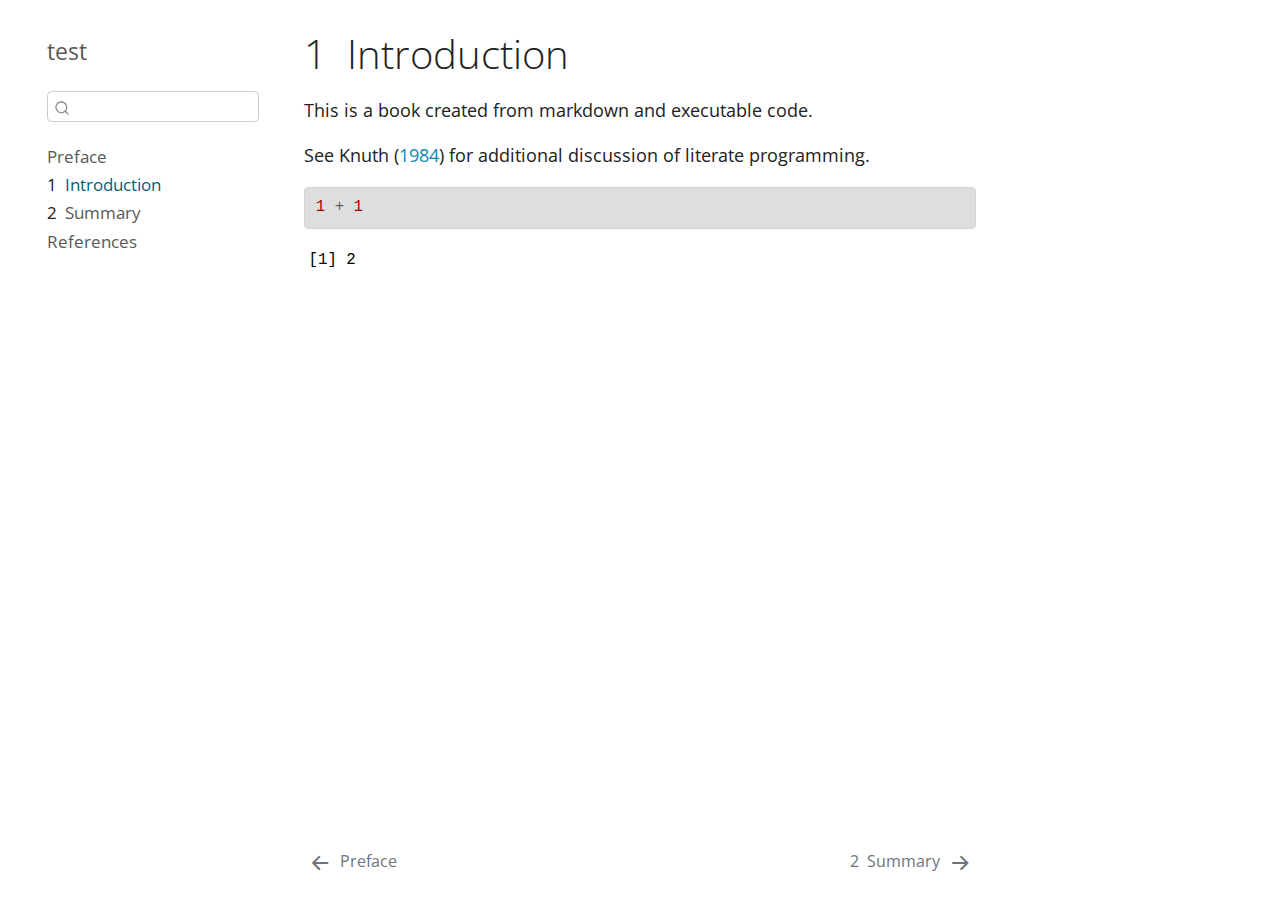
==== docs/scripts/intro.html @ 3616c17c "quarto book" ====
<!DOCTYPE html>
<html xmlns="http://www.w3.org/1999/xhtml" lang="en" xml:lang="en"><head>

<meta charset="utf-8">
<meta name="generator" content="quarto-1.2.269">

<meta name="viewport" content="width=device-width, initial-scale=1.0, user-scalable=yes">


<title>test - 1&nbsp; Introduction</title>
<style>
code{white-space: pre-wrap;}
span.smallcaps{font-variant: small-caps;}
div.columns{display: flex; gap: min(4vw, 1.5em);}
div.column{flex: auto; overflow-x: auto;}
div.hanging-indent{margin-left: 1.5em; text-indent: -1.5em;}
ul.task-list{list-style: none;}
ul.task-list li input[type="checkbox"] {
  width: 0.8em;
  margin: 0 0.8em 0.2em -1.6em;
  vertical-align: middle;
}
pre > code.sourceCode { white-space: pre; position: relative; }
pre > code.sourceCode > span { display: inline-block; line-height: 1.25; }
pre > code.sourceCode > span:empty { height: 1.2em; }
.sourceCode { overflow: visible; }
code.sourceCode > span { color: inherit; text-decoration: inherit; }
div.sourceCode { margin: 1em 0; }
pre.sourceCode { margin: 0; }
@media screen {
div.sourceCode { overflow: auto; }
}
@media print {
pre > code.sourceCode { white-space: pre-wrap; }
pre > code.sourceCode > span { text-indent: -5em; padding-left: 5em; }
}
pre.numberSource code
  { counter-reset: source-line 0; }
pre.numberSource code > span
  { position: relative; left: -4em; counter-increment: source-line; }
pre.numberSource code > span > a:first-child::before
  { content: counter(source-line);
    position: relative; left: -1em; text-align: right; vertical-align: baseline;
    border: none; display: inline-block;
    -webkit-touch-callout: none; -webkit-user-select: none;
    -khtml-user-select: none; -moz-user-select: none;
    -ms-user-select: none; user-select: none;
    padding: 0 4px; width: 4em;
    color: #aaaaaa;
  }
pre.numberSource { margin-left: 3em; border-left: 1px solid #aaaaaa;  padding-left: 4px; }
div.sourceCode
  {   }
@media screen {
pre > code.sourceCode > span > a:first-child::before { text-decoration: underline; }
}
code span.al { color: #ff0000; font-weight: bold; } /* Alert */
code span.an { color: #60a0b0; font-weight: bold; font-style: italic; } /* Annotation */
code span.at { color: #7d9029; } /* Attribute */
code span.bn { color: #40a070; } /* BaseN */
code span.bu { color: #008000; } /* BuiltIn */
code span.cf { color: #007020; font-weight: bold; } /* ControlFlow */
code span.ch { color: #4070a0; } /* Char */
code span.cn { color: #880000; } /* Constant */
code span.co { color: #60a0b0; font-style: italic; } /* Comment */
code span.cv { color: #60a0b0; font-weight: bold; font-style: italic; } /* CommentVar */
code span.do { color: #ba2121; font-style: italic; } /* Documentation */
code span.dt { color: #902000; } /* DataType */
code span.dv { color: #40a070; } /* DecVal */
code span.er { color: #ff0000; font-weight: bold; } /* Error */
code span.ex { } /* Extension */
code span.fl { color: #40a070; } /* Float */
code span.fu { color: #06287e; } /* Function */
code span.im { color: #008000; font-weight: bold; } /* Import */
code span.in { color: #60a0b0; font-weight: bold; font-style: italic; } /* Information */
code span.kw { color: #007020; font-weight: bold; } /* Keyword */
code span.op { color: #666666; } /* Operator */
code span.ot { color: #007020; } /* Other */
code span.pp { color: #bc7a00; } /* Preprocessor */
code span.sc { color: #4070a0; } /* SpecialChar */
code span.ss { color: #bb6688; } /* SpecialString */
code span.st { color: #4070a0; } /* String */
code span.va { color: #19177c; } /* Variable */
code span.vs { color: #4070a0; } /* VerbatimString */
code span.wa { color: #60a0b0; font-weight: bold; font-style: italic; } /* Warning */
div.csl-bib-body { }
div.csl-entry {
  clear: both;
}
.hanging div.csl-entry {
  margin-left:2em;
  text-indent:-2em;
}
div.csl-left-margin {
  min-width:2em;
  float:left;
}
div.csl-right-inline {
  margin-left:2em;
  padding-left:1em;
}
div.csl-indent {
  margin-left: 2em;
}
</style>


<script src="../site_libs/quarto-nav/quarto-nav.js"></script>
<script src="../site_libs/quarto-nav/headroom.min.js"></script>
<script src="../site_libs/clipboard/clipboard.min.js"></script>
<script src="../site_libs/quarto-search/autocomplete.umd.js"></script>
<script src="../site_libs/quarto-search/fuse.min.js"></script>
<script src="../site_libs/quarto-search/quarto-search.js"></script>
<meta name="quarto:offset" content="../">
<link href="../scripts/summary.html" rel="next">
<link href="../index.html" rel="prev">
<script src="../site_libs/quarto-html/quarto.js"></script>
<script src="../site_libs/quarto-html/popper.min.js"></script>
<script src="../site_libs/quarto-html/tippy.umd.min.js"></script>
<script src="../site_libs/quarto-html/anchor.min.js"></script>
<link href="../site_libs/quarto-html/tippy.css" rel="stylesheet">
<link href="../site_libs/quarto-html/quarto-syntax-highlighting.css" rel="stylesheet" id="quarto-text-highlighting-styles">
<script src="../site_libs/bootstrap/bootstrap.min.js"></script>
<link href="../site_libs/bootstrap/bootstrap-icons.css" rel="stylesheet">
<link href="../site_libs/bootstrap/bootstrap.min.css" rel="stylesheet" id="quarto-bootstrap" data-mode="light">
<script id="quarto-search-options" type="application/json">{
  "location": "sidebar",
  "copy-button": false,
  "collapse-after": 3,
  "panel-placement": "start",
  "type": "textbox",
  "limit": 20,
  "language": {
    "search-no-results-text": "No results",
    "search-matching-documents-text": "matching documents",
    "search-copy-link-title": "Copy link to search",
    "search-hide-matches-text": "Hide additional matches",
    "search-more-match-text": "more match in this document",
    "search-more-matches-text": "more matches in this document",
    "search-clear-button-title": "Clear",
    "search-detached-cancel-button-title": "Cancel",
    "search-submit-button-title": "Submit"
  }
}</script>


</head>

<body class="nav-sidebar floating">

<div id="quarto-search-results"></div>
  <header id="quarto-header" class="headroom fixed-top">
  <nav class="quarto-secondary-nav" data-bs-toggle="collapse" data-bs-target="#quarto-sidebar" aria-controls="quarto-sidebar" aria-expanded="false" aria-label="Toggle sidebar navigation" onclick="if (window.quartoToggleHeadroom) { window.quartoToggleHeadroom(); }">
    <div class="container-fluid d-flex justify-content-between">
      <h1 class="quarto-secondary-nav-title"><span class="chapter-number">1</span>&nbsp; <span class="chapter-title">Introduction</span></h1>
      <button type="button" class="quarto-btn-toggle btn" aria-label="Show secondary navigation">
        <i class="bi bi-chevron-right"></i>
      </button>
    </div>
  </nav>
</header>
<!-- content -->
<div id="quarto-content" class="quarto-container page-columns page-rows-contents page-layout-article">
<!-- sidebar -->
  <nav id="quarto-sidebar" class="sidebar collapse sidebar-navigation floating overflow-auto">
    <div class="pt-lg-2 mt-2 text-left sidebar-header">
    <div class="sidebar-title mb-0 py-0">
      <a href="../">test</a> 
    </div>
      </div>
      <div class="mt-2 flex-shrink-0 align-items-center">
        <div class="sidebar-search">
        <div id="quarto-search" class="" title="Search"></div>
        </div>
      </div>
    <div class="sidebar-menu-container"> 
    <ul class="list-unstyled mt-1">
        <li class="sidebar-item">
  <div class="sidebar-item-container"> 
  <a href="../index.html" class="sidebar-item-text sidebar-link">Preface</a>
  </div>
</li>
        <li class="sidebar-item">
  <div class="sidebar-item-container"> 
  <a href="../scripts/intro.html" class="sidebar-item-text sidebar-link active"><span class="chapter-number">1</span>&nbsp; <span class="chapter-title">Introduction</span></a>
  </div>
</li>
        <li class="sidebar-item">
  <div class="sidebar-item-container"> 
  <a href="../scripts/summary.html" class="sidebar-item-text sidebar-link"><span class="chapter-number">2</span>&nbsp; <span class="chapter-title">Summary</span></a>
  </div>
</li>
        <li class="sidebar-item">
  <div class="sidebar-item-container"> 
  <a href="../scripts/references.html" class="sidebar-item-text sidebar-link">References</a>
  </div>
</li>
    </ul>
    </div>
</nav>
<!-- margin-sidebar -->
    <div id="quarto-margin-sidebar" class="sidebar margin-sidebar">
        
    </div>
<!-- main -->
<main class="content" id="quarto-document-content">

<header id="title-block-header" class="quarto-title-block default">
<div class="quarto-title">
<h1 class="title d-none d-lg-block"><span class="chapter-number">1</span>&nbsp; <span class="chapter-title">Introduction</span></h1>
</div>



<div class="quarto-title-meta">

    
  
    
  </div>
  

</header>

<p>This is a book created from markdown and executable code.</p>
<p>See <span class="citation" data-cites="knuth84">Knuth (<a href="references.html#ref-knuth84" role="doc-biblioref">1984</a>)</span> for additional discussion of literate programming.</p>
<div class="cell">
<div class="sourceCode cell-code" id="cb1"><pre class="sourceCode r code-with-copy"><code class="sourceCode r"><span id="cb1-1"><a href="#cb1-1" aria-hidden="true" tabindex="-1"></a><span class="dv">1</span> <span class="sc">+</span> <span class="dv">1</span></span></code><button title="Copy to Clipboard" class="code-copy-button"><i class="bi"></i></button></pre></div>
<div class="cell-output cell-output-stdout">
<pre><code>[1] 2</code></pre>
</div>
</div>


<div id="refs" class="references csl-bib-body hanging-indent" role="doc-bibliography" style="display: none">
<div id="ref-knuth84" class="csl-entry" role="doc-biblioentry">
Knuth, Donald E. 1984. <span>“Literate Programming.”</span> <em>Comput. J.</em> 27 (2): 97–111. <a href="https://doi.org/10.1093/comjnl/27.2.97">https://doi.org/10.1093/comjnl/27.2.97</a>.
</div>
</div>

</main> <!-- /main -->
<script id="quarto-html-after-body" type="application/javascript">
window.document.addEventListener("DOMContentLoaded", function (event) {
  const toggleBodyColorMode = (bsSheetEl) => {
    const mode = bsSheetEl.getAttribute("data-mode");
    const bodyEl = window.document.querySelector("body");
    if (mode === "dark") {
      bodyEl.classList.add("quarto-dark");
      bodyEl.classList.remove("quarto-light");
    } else {
      bodyEl.classList.add("quarto-light");
      bodyEl.classList.remove("quarto-dark");
    }
  }
  const toggleBodyColorPrimary = () => {
    const bsSheetEl = window.document.querySelector("link#quarto-bootstrap");
    if (bsSheetEl) {
      toggleBodyColorMode(bsSheetEl);
    }
  }
  toggleBodyColorPrimary();  
  const icon = "";
  const anchorJS = new window.AnchorJS();
  anchorJS.options = {
    placement: 'right',
    icon: icon
  };
  anchorJS.add('.anchored');
  const clipboard = new window.ClipboardJS('.code-copy-button', {
    target: function(trigger) {
      return trigger.previousElementSibling;
    }
  });
  clipboard.on('success', function(e) {
    // button target
    const button = e.trigger;
    // don't keep focus
    button.blur();
    // flash "checked"
    button.classList.add('code-copy-button-checked');
    var currentTitle = button.getAttribute("title");
    button.setAttribute("title", "Copied!");
    let tooltip;
    if (window.bootstrap) {
      button.setAttribute("data-bs-toggle", "tooltip");
      button.setAttribute("data-bs-placement", "left");
      button.setAttribute("data-bs-title", "Copied!");
      tooltip = new bootstrap.Tooltip(button, 
        { trigger: "manual", 
          customClass: "code-copy-button-tooltip",
          offset: [0, -8]});
      tooltip.show();    
    }
    setTimeout(function() {
      if (tooltip) {
        tooltip.hide();
        button.removeAttribute("data-bs-title");
        button.removeAttribute("data-bs-toggle");
        button.removeAttribute("data-bs-placement");
      }
      button.setAttribute("title", currentTitle);
      button.classList.remove('code-copy-button-checked');
    }, 1000);
    // clear code selection
    e.clearSelection();
  });
  function tippyHover(el, contentFn) {
    const config = {
      allowHTML: true,
      content: contentFn,
      maxWidth: 500,
      delay: 100,
      arrow: false,
      appendTo: function(el) {
          return el.parentElement;
      },
      interactive: true,
      interactiveBorder: 10,
      theme: 'quarto',
      placement: 'bottom-start'
    };
    window.tippy(el, config); 
  }
  const noterefs = window.document.querySelectorAll('a[role="doc-noteref"]');
  for (var i=0; i<noterefs.length; i++) {
    const ref = noterefs[i];
    tippyHover(ref, function() {
      // use id or data attribute instead here
      let href = ref.getAttribute('data-footnote-href') || ref.getAttribute('href');
      try { href = new URL(href).hash; } catch {}
      const id = href.replace(/^#\/?/, "");
      const note = window.document.getElementById(id);
      return note.innerHTML;
    });
  }
  const findCites = (el) => {
    const parentEl = el.parentElement;
    if (parentEl) {
      const cites = parentEl.dataset.cites;
      if (cites) {
        return {
          el,
          cites: cites.split(' ')
        };
      } else {
        return findCites(el.parentElement)
      }
    } else {
      return undefined;
    }
  };
  var bibliorefs = window.document.querySelectorAll('a[role="doc-biblioref"]');
  for (var i=0; i<bibliorefs.length; i++) {
    const ref = bibliorefs[i];
    const citeInfo = findCites(ref);
    if (citeInfo) {
      tippyHover(citeInfo.el, function() {
        var popup = window.document.createElement('div');
        citeInfo.cites.forEach(function(cite) {
          var citeDiv = window.document.createElement('div');
          citeDiv.classList.add('hanging-indent');
          citeDiv.classList.add('csl-entry');
          var biblioDiv = window.document.getElementById('ref-' + cite);
          if (biblioDiv) {
            citeDiv.innerHTML = biblioDiv.innerHTML;
          }
          popup.appendChild(citeDiv);
        });
        return popup.innerHTML;
      });
    }
  }
});
</script>
<nav class="page-navigation">
  <div class="nav-page nav-page-previous">
      <a href="../index.html" class="pagination-link">
        <i class="bi bi-arrow-left-short"></i> <span class="nav-page-text">Preface</span>
      </a>          
  </div>
  <div class="nav-page nav-page-next">
      <a href="../scripts/summary.html" class="pagination-link">
        <span class="nav-page-text"><span class="chapter-number">2</span>&nbsp; <span class="chapter-title">Summary</span></span> <i class="bi bi-arrow-right-short"></i>
      </a>
  </div>
</nav>
</div> <!-- /content -->



</body></html>
---- docs/site_libs/quarto-html/tippy.css ----
.tippy-box[data-animation=fade][data-state=hidden]{opacity:0}[data-tippy-root]{max-width:calc(100vw - 10px)}.tippy-box{position:relative;background-color:#333;color:#fff;border-radius:4px;font-size:14px;line-height:1.4;white-space:normal;outline:0;transition-property:transform,visibility,opacity}.tippy-box[data-placement^=top]>.tippy-arrow{bottom:0}.tippy-box[data-placement^=top]>.tippy-arrow:before{bottom:-7px;left:0;border-width:8px 8px 0;border-top-color:initial;transform-origin:center top}.tippy-box[data-placement^=bottom]>.tippy-arrow{top:0}.tippy-box[data-placement^=bottom]>.tippy-arrow:before{top:-7px;left:0;border-width:0 8px 8px;border-bottom-color:initial;transform-origin:center bottom}.tippy-box[data-placement^=left]>.tippy-arrow{right:0}.tippy-box[data-placement^=left]>.tippy-arrow:before{border-width:8px 0 8px 8px;border-left-color:initial;right:-7px;transform-origin:center left}.tippy-box[data-placement^=right]>.tippy-arrow{left:0}.tippy-box[data-placement^=right]>.tippy-arrow:before{left:-7px;border-width:8px 8px 8px 0;border-right-color:initial;transform-origin:center right}.tippy-box[data-inertia][data-state=visible]{transition-timing-function:cubic-bezier(.54,1.5,.38,1.11)}.tippy-arrow{width:16px;height:16px;color:#333}.tippy-arrow:before{content:"";position:absolute;border-color:transparent;border-style:solid}.tippy-content{position:relative;padding:5px 9px;z-index:1}
---- docs/site_libs/quarto-html/quarto-syntax-highlighting.css ----
/* quarto syntax highlight colors */
:root {
  --quarto-hl-ot-color: #003B4F;
  --quarto-hl-at-color: #657422;
  --quarto-hl-ss-color: #20794D;
  --quarto-hl-an-color: #5E5E5E;
  --quarto-hl-fu-color: #4758AB;
  --quarto-hl-st-color: #20794D;
  --quarto-hl-cf-color: #003B4F;
  --quarto-hl-op-color: #5E5E5E;
  --quarto-hl-er-color: #AD0000;
  --quarto-hl-bn-color: #AD0000;
  --quarto-hl-al-color: #AD0000;
  --quarto-hl-va-color: #111111;
  --quarto-hl-bu-color: inherit;
  --quarto-hl-ex-color: inherit;
  --quarto-hl-pp-color: #AD0000;
  --quarto-hl-in-color: #5E5E5E;
  --quarto-hl-vs-color: #20794D;
  --quarto-hl-wa-color: #5E5E5E;
  --quarto-hl-do-color: #5E5E5E;
  --quarto-hl-im-color: #00769E;
  --quarto-hl-ch-color: #20794D;
  --quarto-hl-dt-color: #AD0000;
  --quarto-hl-fl-color: #AD0000;
  --quarto-hl-co-color: #5E5E5E;
  --quarto-hl-cv-color: #5E5E5E;
  --quarto-hl-cn-color: #8f5902;
  --quarto-hl-sc-color: #5E5E5E;
  --quarto-hl-dv-color: #AD0000;
  --quarto-hl-kw-color: #003B4F;
}

/* other quarto variables */
:root {
  --quarto-font-monospace: SFMono-Regular, Menlo, Monaco, Consolas, "Liberation Mono", "Courier New", monospace;
}

pre > code.sourceCode > span {
  color: #003B4F;
}

code span {
  color: #003B4F;
}

code.sourceCode > span {
  color: #003B4F;
}

div.sourceCode,
div.sourceCode pre.sourceCode {
  color: #003B4F;
}

code span.ot {
  color: #003B4F;
}

code span.at {
  color: #657422;
}

code span.ss {
  color: #20794D;
}

code span.an {
  color: #5E5E5E;
}

code span.fu {
  color: #4758AB;
}

code span.st {
  color: #20794D;
}

code span.cf {
  color: #003B4F;
}

code span.op {
  color: #5E5E5E;
}

code span.er {
  color: #AD0000;
}

code span.bn {
  color: #AD0000;
}

code span.al {
  color: #AD0000;
}

code span.va {
  color: #111111;
}

code span.pp {
  color: #AD0000;
}

code span.in {
  color: #5E5E5E;
}

code span.vs {
  color: #20794D;
}

code span.wa {
  color: #5E5E5E;
  font-style: italic;
}

code span.do {
  color: #5E5E5E;
  font-style: italic;
}

code span.im {
  color: #00769E;
}

code span.ch {
  color: #20794D;
}

code span.dt {
  color: #AD0000;
}

code span.fl {
  color: #AD0000;
}

code span.co {
  color: #5E5E5E;
}

code span.cv {
  color: #5E5E5E;
  font-style: italic;
}

code span.cn {
  color: #8f5902;
}

code span.sc {
  color: #5E5E5E;
}

code span.dv {
  color: #AD0000;
}

code span.kw {
  color: #003B4F;
}

.prevent-inlining {
  content: "</";
}

/*# sourceMappingURL=debc5d5d77c3f9108843748ff7464032.css.map */
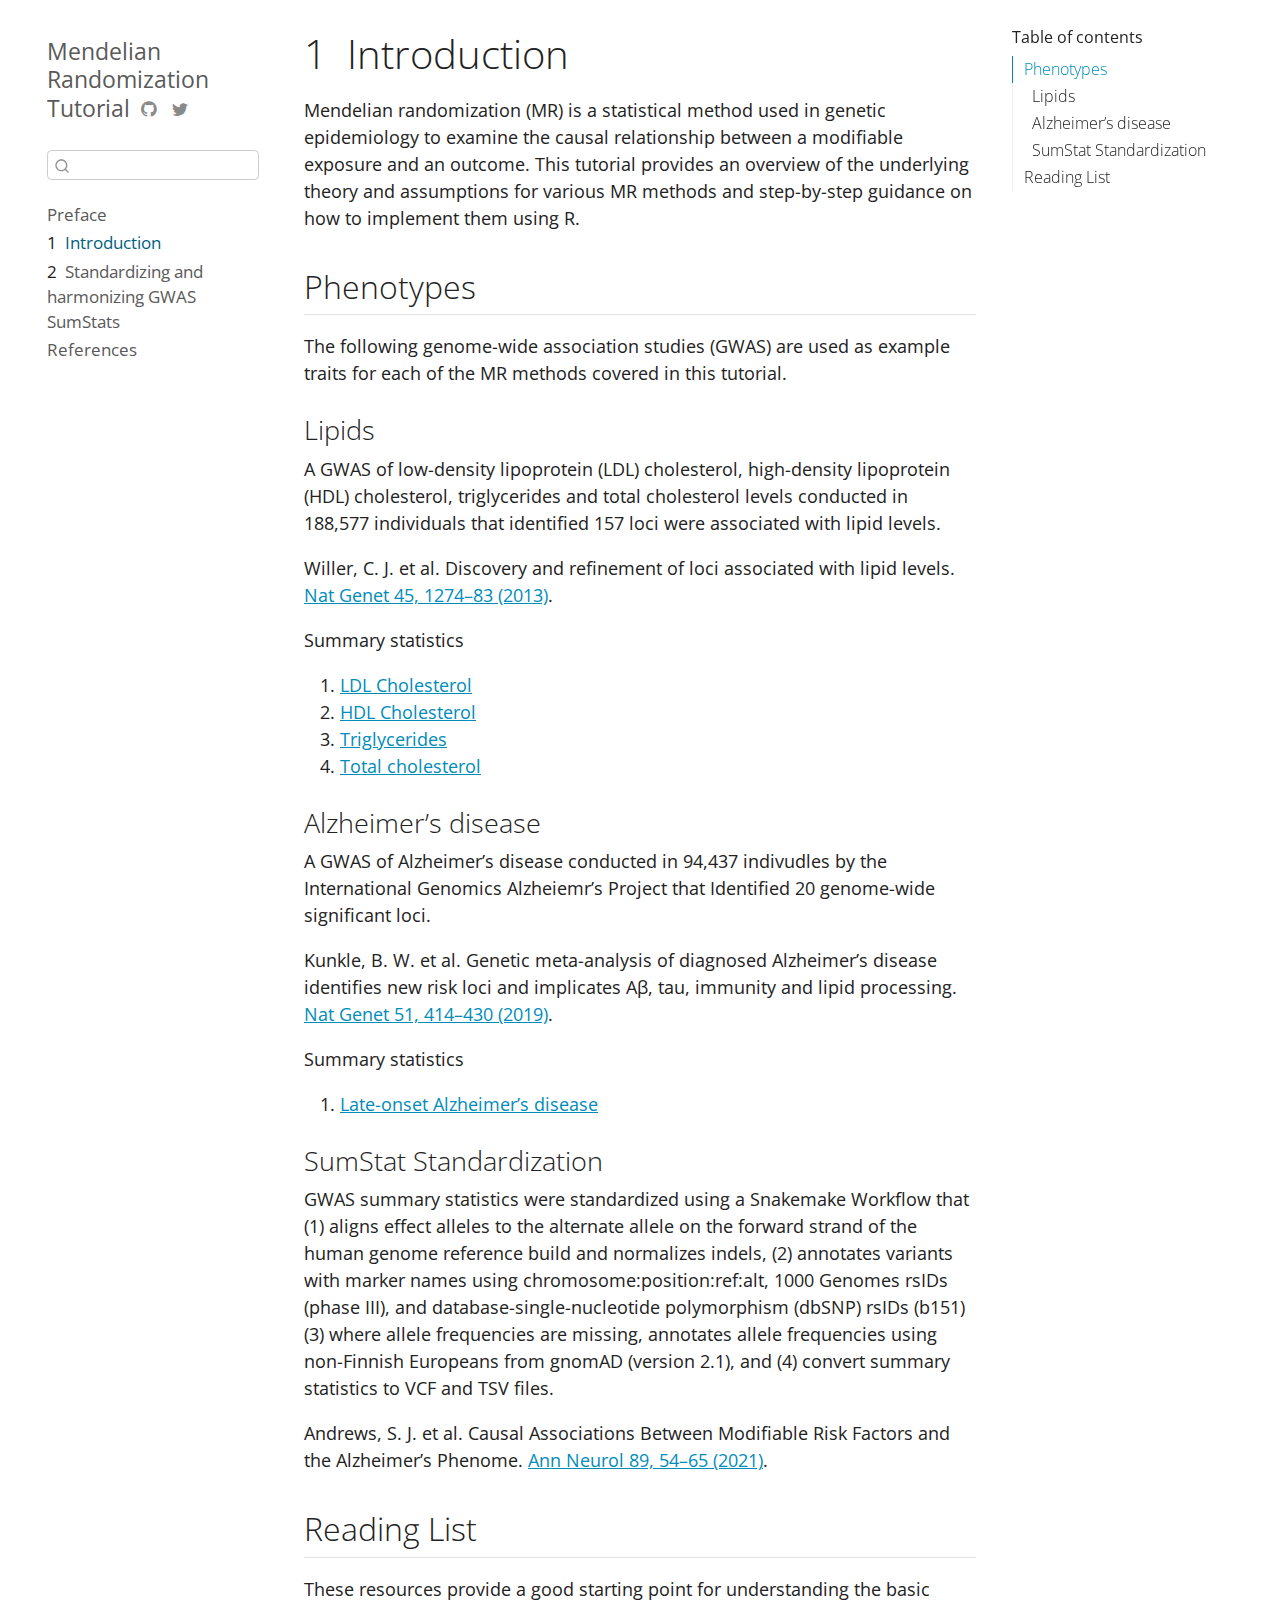
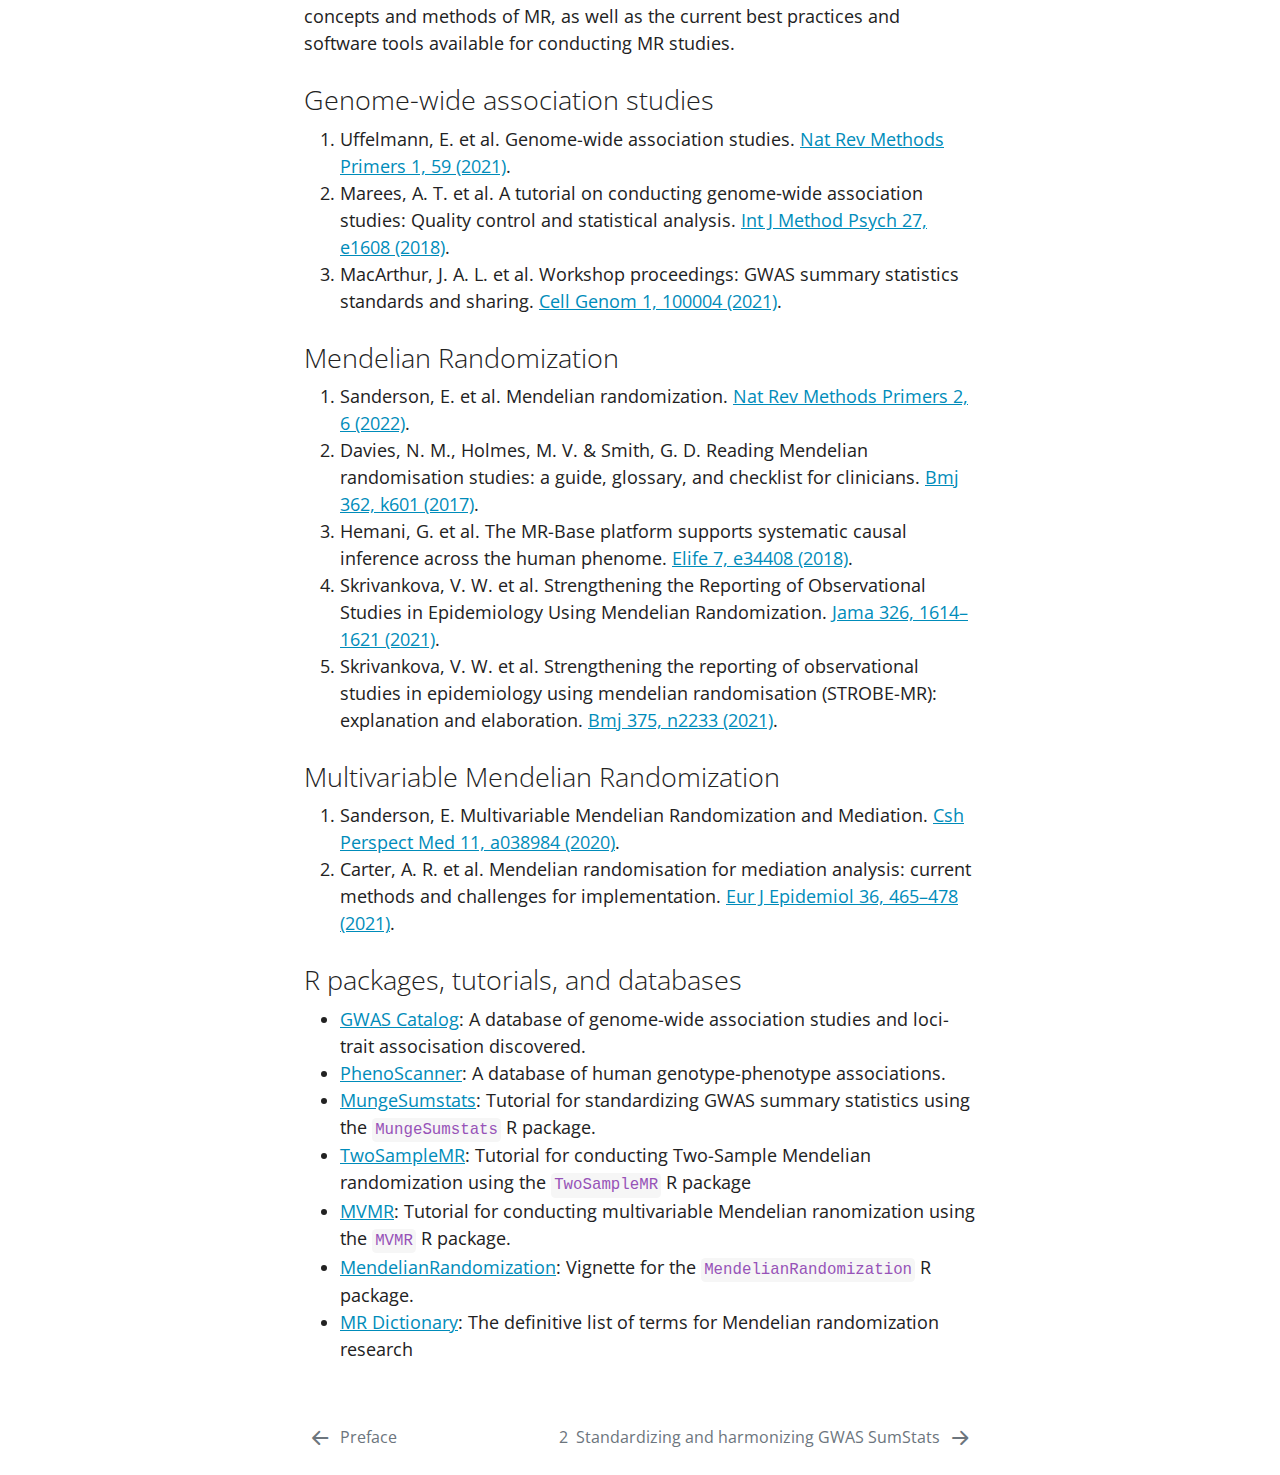
==== commit 23e04849: "adding content" ====
--- a/docs/scripts/intro.html
+++ b/docs/scripts/intro.html
@@ -2,12 +2,12 @@
 <html xmlns="http://www.w3.org/1999/xhtml" lang="en" xml:lang="en"><head>
 
 <meta charset="utf-8">
-<meta name="generator" content="quarto-1.2.269">
+<meta name="generator" content="quarto-1.2.335">
 
 <meta name="viewport" content="width=device-width, initial-scale=1.0, user-scalable=yes">
 
 
-<title>test - 1&nbsp; Introduction</title>
+<title>Mendelian Randomization Tutorial - 1&nbsp; Introduction</title>
 <style>
 code{white-space: pre-wrap;}
 span.smallcaps{font-variant: small-caps;}
@@ -20,88 +20,6 @@
   margin: 0 0.8em 0.2em -1.6em;
   vertical-align: middle;
 }
-pre > code.sourceCode { white-space: pre; position: relative; }
-pre > code.sourceCode > span { display: inline-block; line-height: 1.25; }
-pre > code.sourceCode > span:empty { height: 1.2em; }
-.sourceCode { overflow: visible; }
-code.sourceCode > span { color: inherit; text-decoration: inherit; }
-div.sourceCode { margin: 1em 0; }
-pre.sourceCode { margin: 0; }
-@media screen {
-div.sourceCode { overflow: auto; }
-}
-@media print {
-pre > code.sourceCode { white-space: pre-wrap; }
-pre > code.sourceCode > span { text-indent: -5em; padding-left: 5em; }
-}
-pre.numberSource code
-  { counter-reset: source-line 0; }
-pre.numberSource code > span
-  { position: relative; left: -4em; counter-increment: source-line; }
-pre.numberSource code > span > a:first-child::before
-  { content: counter(source-line);
-    position: relative; left: -1em; text-align: right; vertical-align: baseline;
-    border: none; display: inline-block;
-    -webkit-touch-callout: none; -webkit-user-select: none;
-    -khtml-user-select: none; -moz-user-select: none;
-    -ms-user-select: none; user-select: none;
-    padding: 0 4px; width: 4em;
-    color: #aaaaaa;
-  }
-pre.numberSource { margin-left: 3em; border-left: 1px solid #aaaaaa;  padding-left: 4px; }
-div.sourceCode
-  {   }
-@media screen {
-pre > code.sourceCode > span > a:first-child::before { text-decoration: underline; }
-}
-code span.al { color: #ff0000; font-weight: bold; } /* Alert */
-code span.an { color: #60a0b0; font-weight: bold; font-style: italic; } /* Annotation */
-code span.at { color: #7d9029; } /* Attribute */
-code span.bn { color: #40a070; } /* BaseN */
-code span.bu { color: #008000; } /* BuiltIn */
-code span.cf { color: #007020; font-weight: bold; } /* ControlFlow */
-code span.ch { color: #4070a0; } /* Char */
-code span.cn { color: #880000; } /* Constant */
-code span.co { color: #60a0b0; font-style: italic; } /* Comment */
-code span.cv { color: #60a0b0; font-weight: bold; font-style: italic; } /* CommentVar */
-code span.do { color: #ba2121; font-style: italic; } /* Documentation */
-code span.dt { color: #902000; } /* DataType */
-code span.dv { color: #40a070; } /* DecVal */
-code span.er { color: #ff0000; font-weight: bold; } /* Error */
-code span.ex { } /* Extension */
-code span.fl { color: #40a070; } /* Float */
-code span.fu { color: #06287e; } /* Function */
-code span.im { color: #008000; font-weight: bold; } /* Import */
-code span.in { color: #60a0b0; font-weight: bold; font-style: italic; } /* Information */
-code span.kw { color: #007020; font-weight: bold; } /* Keyword */
-code span.op { color: #666666; } /* Operator */
-code span.ot { color: #007020; } /* Other */
-code span.pp { color: #bc7a00; } /* Preprocessor */
-code span.sc { color: #4070a0; } /* SpecialChar */
-code span.ss { color: #bb6688; } /* SpecialString */
-code span.st { color: #4070a0; } /* String */
-code span.va { color: #19177c; } /* Variable */
-code span.vs { color: #4070a0; } /* VerbatimString */
-code span.wa { color: #60a0b0; font-weight: bold; font-style: italic; } /* Warning */
-div.csl-bib-body { }
-div.csl-entry {
-  clear: both;
-}
-.hanging div.csl-entry {
-  margin-left:2em;
-  text-indent:-2em;
-}
-div.csl-left-margin {
-  min-width:2em;
-  float:left;
-}
-div.csl-right-inline {
-  margin-left:2em;
-  padding-left:1em;
-}
-div.csl-indent {
-  margin-left: 2em;
-}
 </style>
 
 
@@ -112,7 +30,7 @@
 <script src="../site_libs/quarto-search/fuse.min.js"></script>
 <script src="../site_libs/quarto-search/quarto-search.js"></script>
 <meta name="quarto:offset" content="../">
-<link href="../scripts/summary.html" rel="next">
+<link href="../scripts/sumstats.html" rel="next">
 <link href="../index.html" rel="prev">
 <script src="../site_libs/quarto-html/quarto.js"></script>
 <script src="../site_libs/quarto-html/popper.min.js"></script>
@@ -165,7 +83,11 @@
   <nav id="quarto-sidebar" class="sidebar collapse sidebar-navigation floating overflow-auto">
     <div class="pt-lg-2 mt-2 text-left sidebar-header">
     <div class="sidebar-title mb-0 py-0">
-      <a href="../">test</a> 
+      <a href="../">Mendelian Randomization Tutorial</a> 
+        <div class="sidebar-tools-main">
+    <a href="https://github.com/AndrewsLabUCSF/MR-tutorial" title="Source Code" class="sidebar-tool px-1"><i class="bi bi-github"></i></a>
+    <a href="https://twitter.com/intent/tweet?url=|url|" title="Twitter" class="sidebar-tool px-1"><i class="bi bi-twitter"></i></a>
+</div>
     </div>
       </div>
       <div class="mt-2 flex-shrink-0 align-items-center">
@@ -187,7 +109,7 @@
 </li>
         <li class="sidebar-item">
   <div class="sidebar-item-container"> 
-  <a href="../scripts/summary.html" class="sidebar-item-text sidebar-link"><span class="chapter-number">2</span>&nbsp; <span class="chapter-title">Summary</span></a>
+  <a href="../scripts/sumstats.html" class="sidebar-item-text sidebar-link"><span class="chapter-number">2</span>&nbsp; <span class="chapter-title">Standardizing and harmonizing GWAS SumStats</span></a>
   </div>
 </li>
         <li class="sidebar-item">
@@ -200,7 +122,25 @@
 </nav>
 <!-- margin-sidebar -->
     <div id="quarto-margin-sidebar" class="sidebar margin-sidebar">
-        
+        <nav id="TOC" role="doc-toc" class="toc-active">
+    <h2 id="toc-title">Table of contents</h2>
+   
+  <ul>
+  <li><a href="#phenotypes" id="toc-phenotypes" class="nav-link active" data-scroll-target="#phenotypes">Phenotypes</a>
+  <ul class="collapse">
+  <li><a href="#lipids" id="toc-lipids" class="nav-link" data-scroll-target="#lipids">Lipids</a></li>
+  <li><a href="#alzheimers-disease" id="toc-alzheimers-disease" class="nav-link" data-scroll-target="#alzheimers-disease">Alzheimer’s disease</a></li>
+  <li><a href="#sumstat-standardization" id="toc-sumstat-standardization" class="nav-link" data-scroll-target="#sumstat-standardization">SumStat Standardization</a></li>
+  </ul></li>
+  <li><a href="#reading-list" id="toc-reading-list" class="nav-link" data-scroll-target="#reading-list">Reading List</a>
+  <ul class="collapse">
+  <li><a href="#genome-wide-association-studies" id="toc-genome-wide-association-studies" class="nav-link" data-scroll-target="#genome-wide-association-studies">Genome-wide association studies</a></li>
+  <li><a href="#mendelian-randomization" id="toc-mendelian-randomization" class="nav-link" data-scroll-target="#mendelian-randomization">Mendelian Randomization</a></li>
+  <li><a href="#multivariable-mendelian-randomization" id="toc-multivariable-mendelian-randomization" class="nav-link" data-scroll-target="#multivariable-mendelian-randomization">Multivariable Mendelian Randomization</a></li>
+  <li><a href="#r-packages-tutorials-and-databases" id="toc-r-packages-tutorials-and-databases" class="nav-link" data-scroll-target="#r-packages-tutorials-and-databases">R packages, tutorials, and databases</a></li>
+  </ul></li>
+  </ul>
+</nav>
     </div>
 <!-- main -->
 <main class="content" id="quarto-document-content">
@@ -222,21 +162,81 @@
 
 </header>
 
-<p>This is a book created from markdown and executable code.</p>
-<p>See <span class="citation" data-cites="knuth84">Knuth (<a href="references.html#ref-knuth84" role="doc-biblioref">1984</a>)</span> for additional discussion of literate programming.</p>
-<div class="cell">
-<div class="sourceCode cell-code" id="cb1"><pre class="sourceCode r code-with-copy"><code class="sourceCode r"><span id="cb1-1"><a href="#cb1-1" aria-hidden="true" tabindex="-1"></a><span class="dv">1</span> <span class="sc">+</span> <span class="dv">1</span></span></code><button title="Copy to Clipboard" class="code-copy-button"><i class="bi"></i></button></pre></div>
-<div class="cell-output cell-output-stdout">
-<pre><code>[1] 2</code></pre>
-</div>
-</div>
-
-
-<div id="refs" class="references csl-bib-body hanging-indent" role="doc-bibliography" style="display: none">
-<div id="ref-knuth84" class="csl-entry" role="doc-biblioentry">
-Knuth, Donald E. 1984. <span>“Literate Programming.”</span> <em>Comput. J.</em> 27 (2): 97–111. <a href="https://doi.org/10.1093/comjnl/27.2.97">https://doi.org/10.1093/comjnl/27.2.97</a>.
-</div>
-</div>
+<p>Mendelian randomization (MR) is a statistical method used in genetic epidemiology to examine the causal relationship between a modifiable exposure and an outcome. This tutorial provides an overview of the underlying theory and assumptions for various MR methods and step-by-step guidance on how to implement them using R.</p>
+<section id="phenotypes" class="level2">
+<h2 class="anchored" data-anchor-id="phenotypes">Phenotypes</h2>
+<p>The following genome-wide association studies (GWAS) are used as example traits for each of the MR methods covered in this tutorial.</p>
+<section id="lipids" class="level3">
+<h3 class="anchored" data-anchor-id="lipids">Lipids</h3>
+<p>A GWAS of low-density lipoprotein (LDL) cholesterol, high-density lipoprotein (HDL) cholesterol, triglycerides and total cholesterol levels conducted in 188,577 individuals that identified 157 loci were associated with lipid levels.</p>
+<p>Willer, C. J. et al.&nbsp;Discovery and refinement of loci associated with lipid levels. <a href="https://www.nature.com/articles/ng.2797">Nat Genet 45, 1274–83 (2013)</a>.</p>
+<p>Summary statistics</p>
+<ol type="1">
+<li><a href="https://www.dropbox.com/s/5lqbx2dv8h5r8fc/Willer2013ldl.chrall.CPRA_b37.tsv.gz?dl=0">LDL Cholesterol</a></li>
+<li><a href="https://www.dropbox.com/s/l4r8zcsdpg46c12/Willer2013hdl.chrall.CPRA_b37.tsv.gz?dl=0">HDL Cholesterol</a></li>
+<li><a href="https://www.dropbox.com/s/7vhuaczrvt2nstm/Willer2013tg.chrall.CPRA_b37.tsv.gz?dl=0">Triglycerides</a></li>
+<li><a href="https://www.dropbox.com/s/ovc7wut33wekzga/Willer2013tc.chrall.CPRA_b37.tsv.gz?dl=0">Total cholesterol</a></li>
+</ol>
+</section>
+<section id="alzheimers-disease" class="level3">
+<h3 class="anchored" data-anchor-id="alzheimers-disease">Alzheimer’s disease</h3>
+<p>A GWAS of Alzheimer’s disease conducted in 94,437 indivudles by the International Genomics Alzheiemr’s Project that Identified 20 genome-wide signiﬁcant loci.</p>
+<p>Kunkle, B. W. et al.&nbsp;Genetic meta-analysis of diagnosed Alzheimer’s disease identifies new risk loci and implicates Aβ, tau, immunity and lipid processing. <a href="https://www.nature.com/articles/s41588-019-0358-2">Nat Genet 51, 414–430 (2019)</a>.</p>
+<p>Summary statistics</p>
+<ol type="1">
+<li><a href="https://www.dropbox.com/s/2s6g8b0y14h19l7/Kunkle2019load_stage123.chrall.CPRA_b37.tsv.gz?dl=0">Late-onset Alzheimer’s disease</a></li>
+</ol>
+</section>
+<section id="sumstat-standardization" class="level3">
+<h3 class="anchored" data-anchor-id="sumstat-standardization">SumStat Standardization</h3>
+<p>GWAS summary statistics were standardized using a Snakemake Workflow that (1) aligns effect alleles to the alternate allele on the forward strand of the human genome reference build and normalizes indels, (2) annotates variants with marker names using chromosome:position:ref:alt, 1000 Genomes rsIDs (phase III), and database-single-nucleotide polymorphism (dbSNP) rsIDs (b151) (3) where allele frequencies are missing, annotates allele frequencies using non-Finnish Europeans from gnomAD (version 2.1), and (4) convert summary statistics to VCF and TSV ﬁles.</p>
+<p>Andrews, S. J. et al.&nbsp;Causal Associations Between Modifiable Risk Factors and the Alzheimer’s Phenome. <a href="https://dx.doi.org/10.1002/ana.25918">Ann Neurol 89, 54–65 (2021)</a>.</p>
+</section>
+</section>
+<section id="reading-list" class="level2">
+<h2 class="anchored" data-anchor-id="reading-list">Reading List</h2>
+<p>These resources provide a good starting point for understanding the basic concepts and methods of MR, as well as the current best practices and software tools available for conducting MR studies.</p>
+<section id="genome-wide-association-studies" class="level3">
+<h3 class="anchored" data-anchor-id="genome-wide-association-studies">Genome-wide association studies</h3>
+<ol type="1">
+<li>Uffelmann, E. et al.&nbsp;Genome-wide association studies. <a href="https://www.nature.com/articles/s43586-021-00056-9">Nat Rev Methods Primers 1, 59 (2021)</a>.</li>
+<li>Marees, A. T. et al.&nbsp;A tutorial on conducting genome‐wide association studies: Quality control and statistical analysis. <a href="https://doi.org/10.1002%2Fmpr.1608">Int J Method Psych 27, e1608 (2018)</a>.</li>
+<li>MacArthur, J. A. L. et al.&nbsp;Workshop proceedings: GWAS summary statistics standards and sharing. <a href="https://doi.org/10.1016/j.xgen.2021.100004">Cell Genom 1, 100004 (2021)</a>.</li>
+</ol>
+</section>
+<section id="mendelian-randomization" class="level3">
+<h3 class="anchored" data-anchor-id="mendelian-randomization">Mendelian Randomization</h3>
+<ol type="1">
+<li>Sanderson, E. et al.&nbsp;Mendelian randomization. <a href="https://www.nature.com/articles/s43586-021-00092-5">Nat Rev Methods Primers 2, 6 (2022)</a>.</li>
+<li>Davies, N. M., Holmes, M. V. &amp; Smith, G. D. Reading Mendelian randomisation studies: a guide, glossary, and checklist for clinicians. <a href="https://dx.doi.org/10.1136/bmj.k601">Bmj 362, k601 (2017)</a>.</li>
+<li>Hemani, G. et al.&nbsp;The MR-Base platform supports systematic causal inference across the human phenome. <a href="https://elifesciences.org/articles/34408">Elife 7, e34408 (2018)</a>.</li>
+<li>Skrivankova, V. W. et al.&nbsp;Strengthening the Reporting of Observational Studies in Epidemiology Using Mendelian Randomization. <a href="https://jamanetwork.com/journals/jama/fullarticle/2785494">Jama 326, 1614–1621 (2021)</a>.</li>
+<li>Skrivankova, V. W. et al.&nbsp;Strengthening the reporting of observational studies in epidemiology using mendelian randomisation (STROBE-MR): explanation and elaboration. <a href="https://dx.doi.org/10.1136/bmj.n2233">Bmj 375, n2233 (2021)</a>.</li>
+</ol>
+</section>
+<section id="multivariable-mendelian-randomization" class="level3">
+<h3 class="anchored" data-anchor-id="multivariable-mendelian-randomization">Multivariable Mendelian Randomization</h3>
+<ol type="1">
+<li>Sanderson, E. Multivariable Mendelian Randomization and Mediation. <a href="https://dx.doi.org/10.1101/cshperspect.a038984">Csh Perspect Med 11, a038984 (2020)</a>.</li>
+<li>Carter, A. R. et al.&nbsp;Mendelian randomisation for mediation analysis: current methods and challenges for implementation. <a href="https://link.springer.com/article/10.1007/s10654-021-00757-1">Eur J Epidemiol 36, 465–478 (2021)</a>.</li>
+</ol>
+</section>
+<section id="r-packages-tutorials-and-databases" class="level3">
+<h3 class="anchored" data-anchor-id="r-packages-tutorials-and-databases">R packages, tutorials, and databases</h3>
+<ul>
+<li><a href="https://www.ebi.ac.uk/gwas/home">GWAS Catalog</a>: A database of genome-wide association studies and loci-trait associsation discovered.</li>
+<li><a href="http://www.phenoscanner.medschl.cam.ac.uk/">PhenoScanner</a>: A database of human genotype-phenotype associations.</li>
+<li><a href="https://neurogenomics.github.io/MungeSumstats/index.html">MungeSumstats</a>: Tutorial for standardizing GWAS summary statistics using the <code>MungeSumstats</code> R package.</li>
+<li><a href="https://mrcieu.github.io/TwoSampleMR/index.html">TwoSampleMR</a>: Tutorial for conducting Two-Sample Mendelian randomization using the <code>TwoSampleMR</code> R package</li>
+<li><a href="https://wspiller.github.io/MVMR/articles/MVMR.html">MVMR</a>: Tutorial for conducting multivariable Mendelian ranomization using the <code>MVMR</code> R package.</li>
+<li><a href="https://cran.r-project.org/web/packages/MendelianRandomization/vignettes/Vignette_MR.pdf">MendelianRandomization</a>: Vignette for the <code>MendelianRandomization</code> R package.<br>
+</li>
+<li><a href="https://mr-dictionary.mrcieu.ac.uk/">MR Dictionary</a>: The definitive list of terms for Mendelian randomization research</li>
+</ul>
+
+
+</section>
+</section>
 
 </main> <!-- /main -->
 <script id="quarto-html-after-body" type="application/javascript">
@@ -379,8 +379,8 @@
       </a>          
   </div>
   <div class="nav-page nav-page-next">
-      <a href="../scripts/summary.html" class="pagination-link">
-        <span class="nav-page-text"><span class="chapter-number">2</span>&nbsp; <span class="chapter-title">Summary</span></span> <i class="bi bi-arrow-right-short"></i>
+      <a href="../scripts/sumstats.html" class="pagination-link">
+        <span class="nav-page-text"><span class="chapter-number">2</span>&nbsp; <span class="chapter-title">Standardizing and harmonizing GWAS SumStats</span></span> <i class="bi bi-arrow-right-short"></i>
       </a>
   </div>
 </nav>
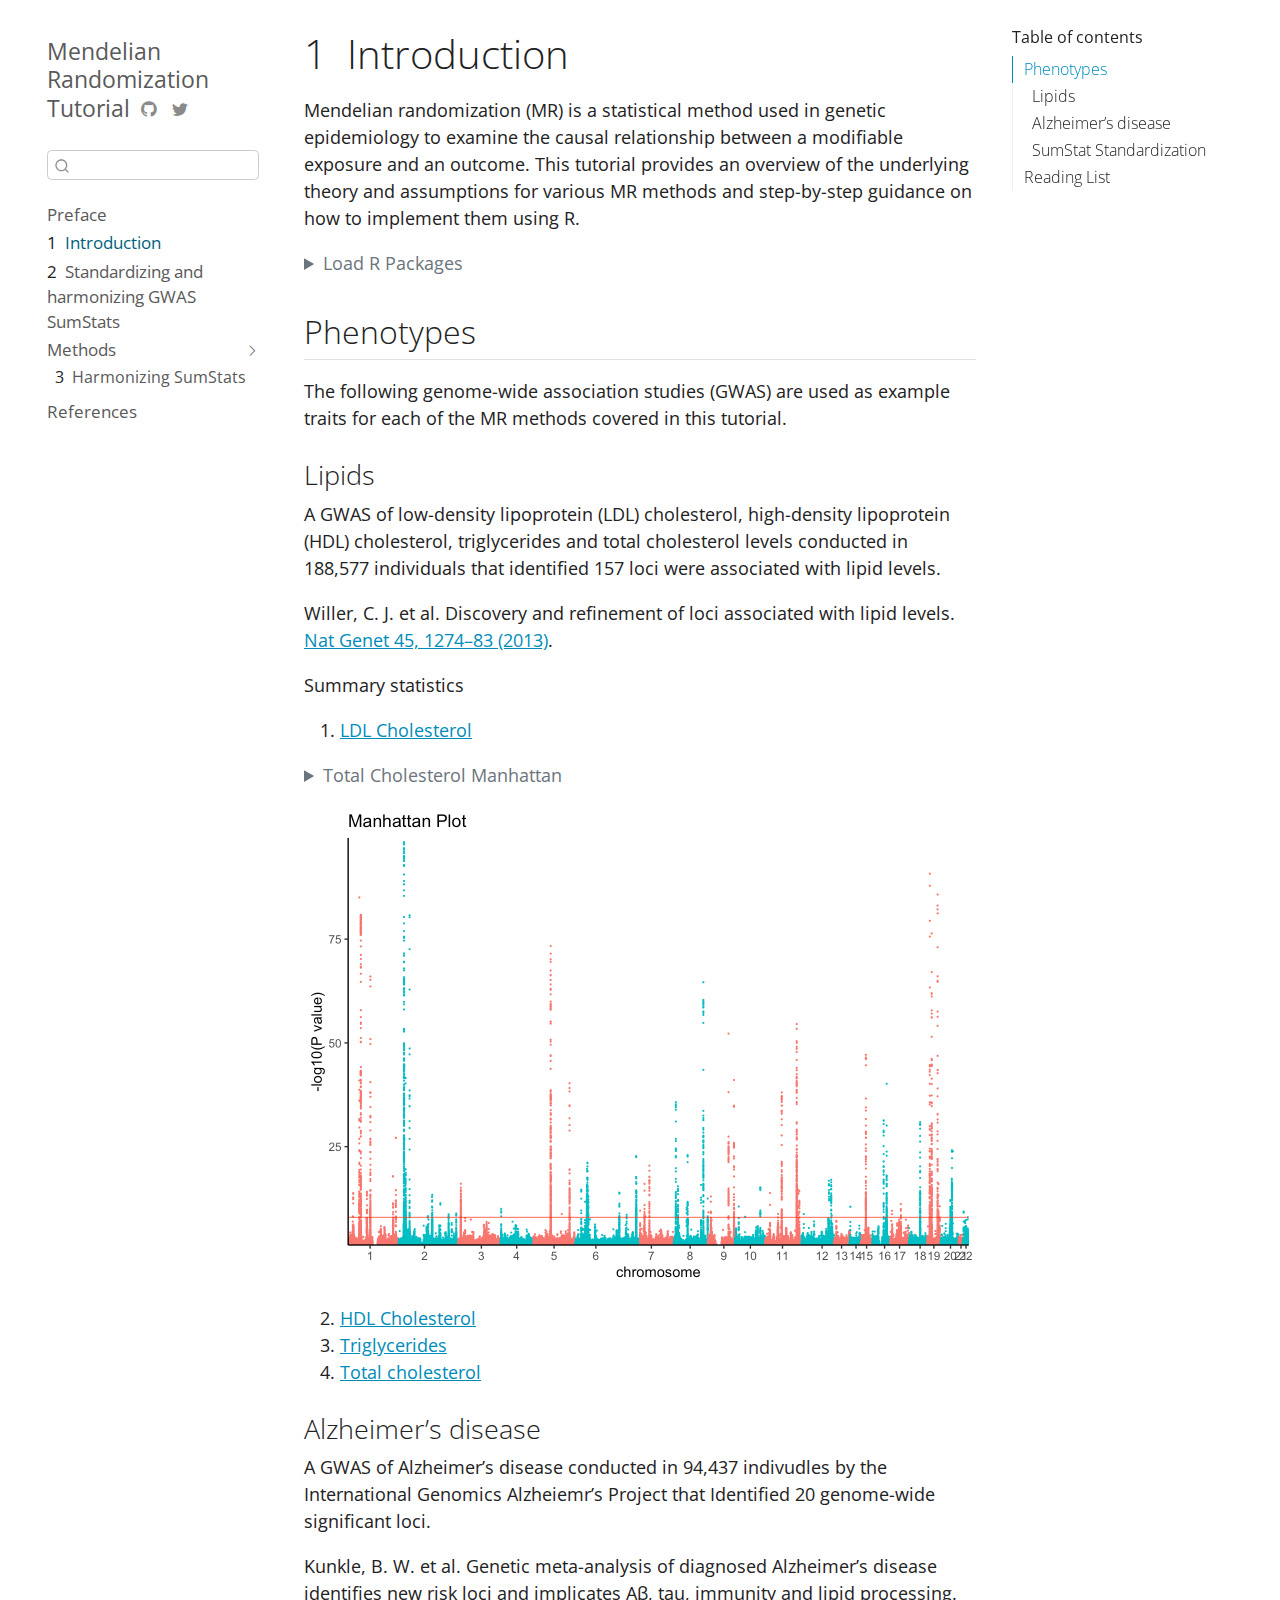
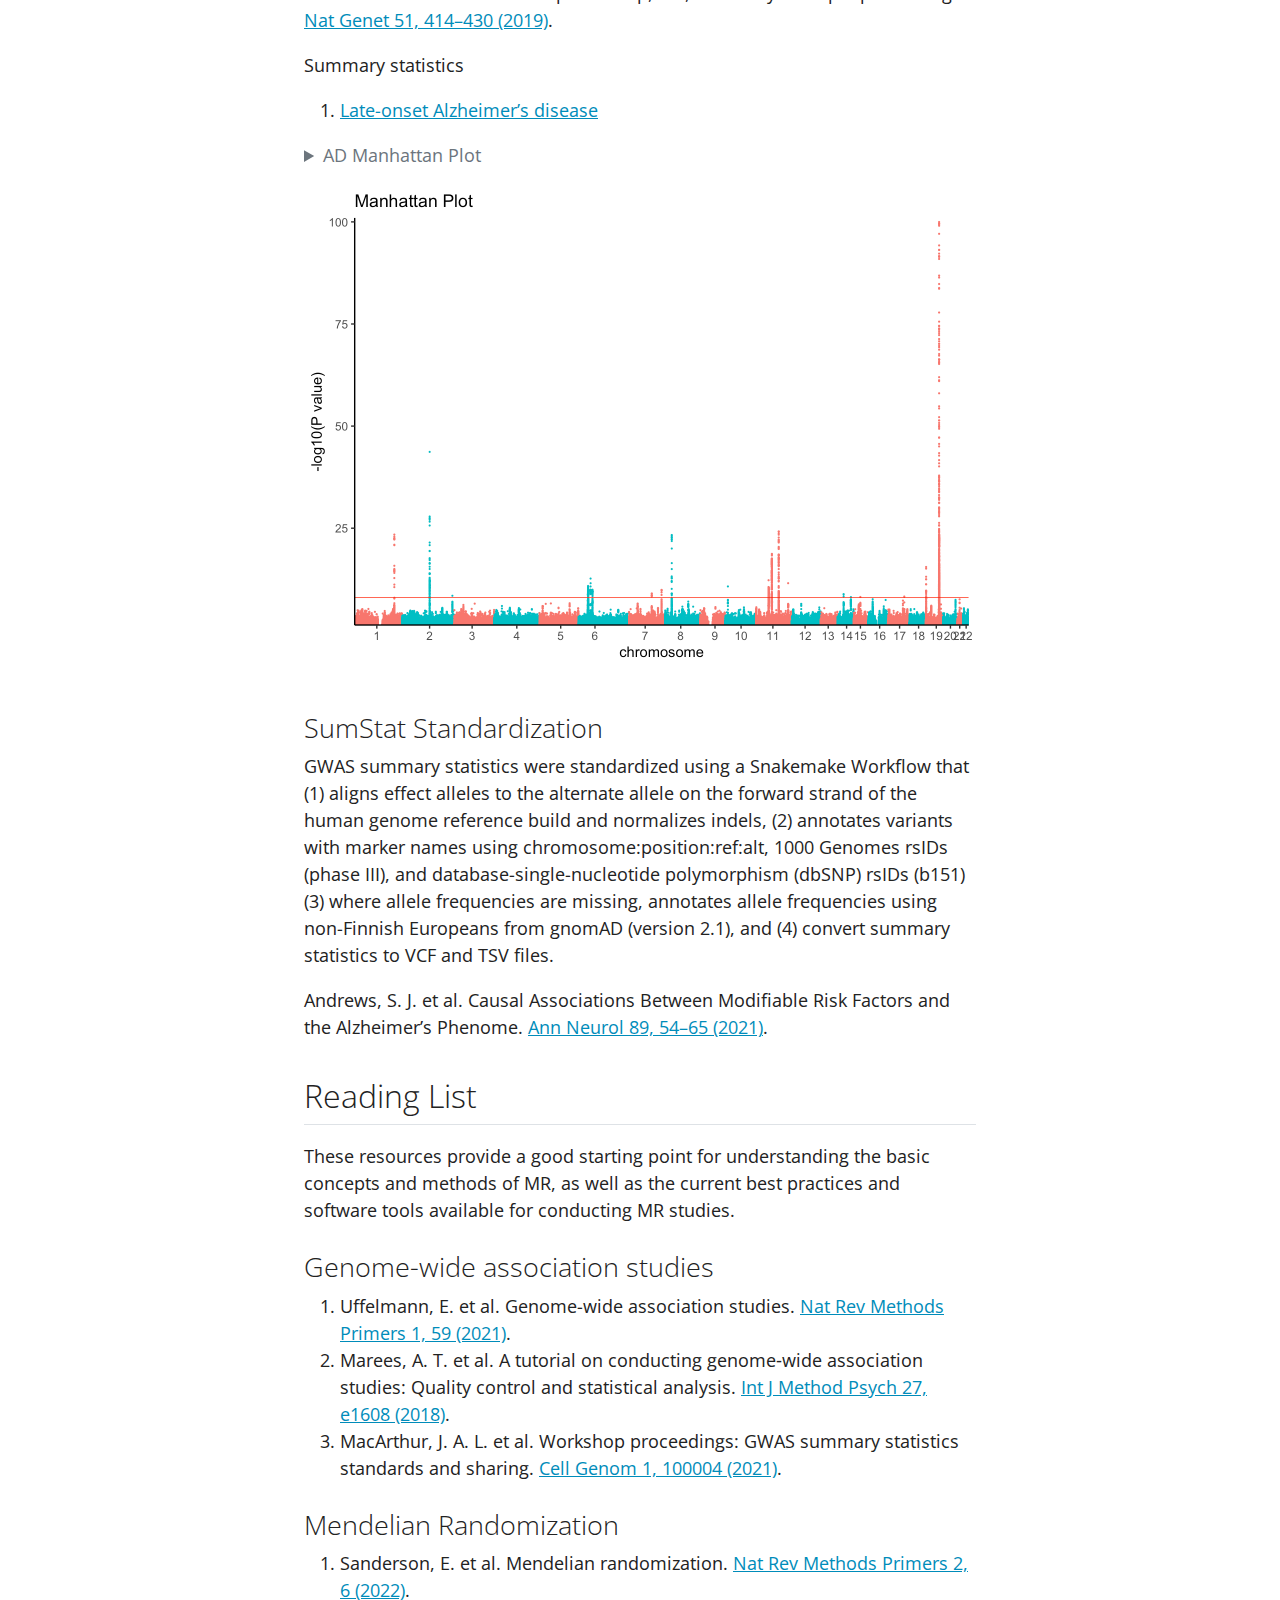
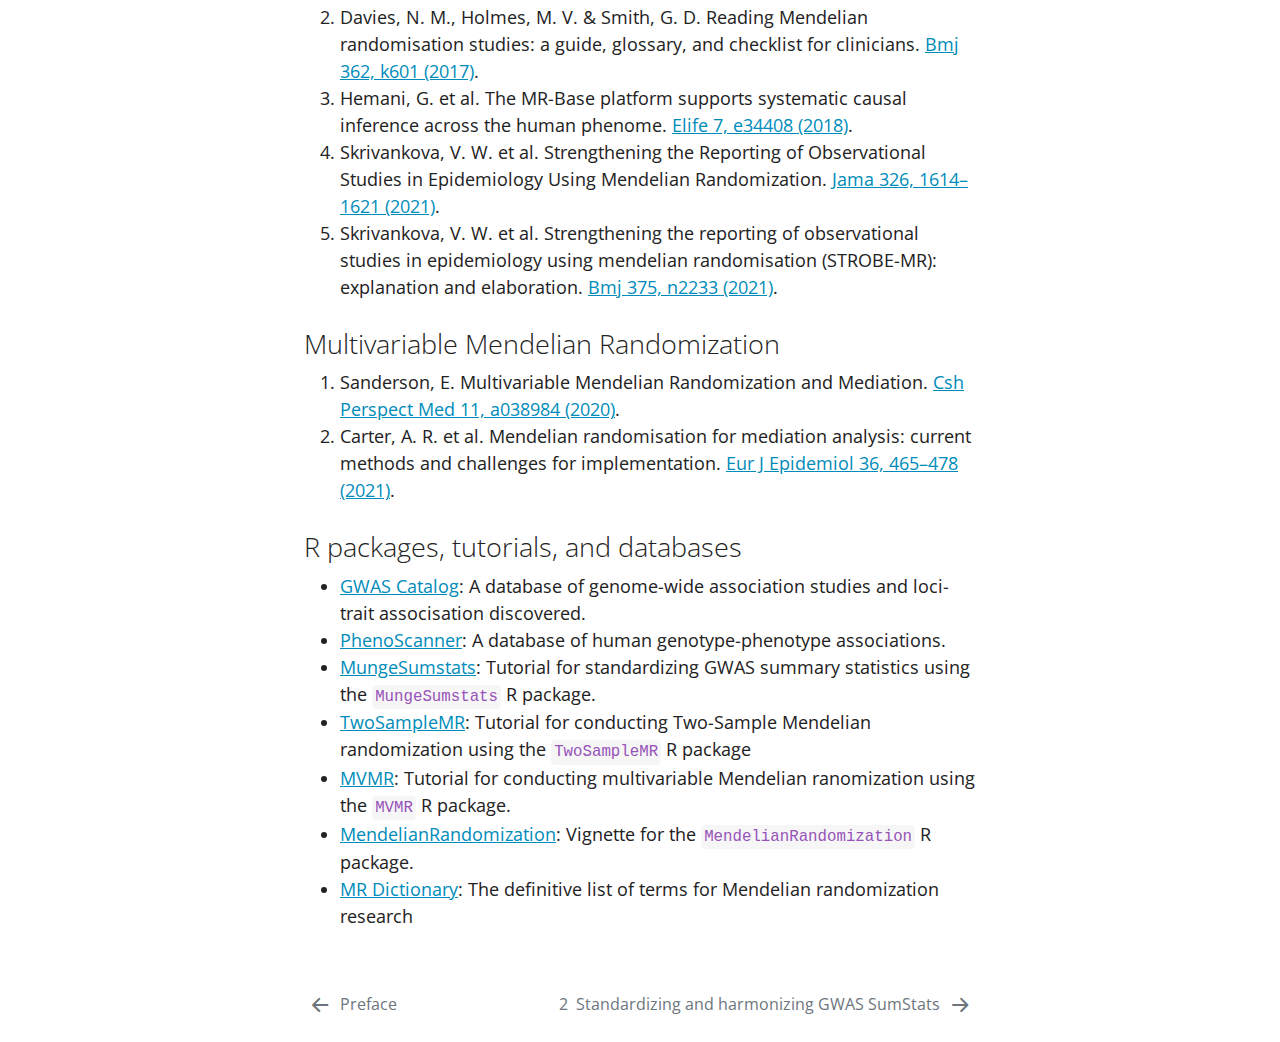
==== commit 4d455311: "manhattan plots" ====
--- a/docs/scripts/intro.html
+++ b/docs/scripts/intro.html
@@ -20,6 +20,69 @@
   margin: 0 0.8em 0.2em -1.6em;
   vertical-align: middle;
 }
+pre > code.sourceCode { white-space: pre; position: relative; }
+pre > code.sourceCode > span { display: inline-block; line-height: 1.25; }
+pre > code.sourceCode > span:empty { height: 1.2em; }
+.sourceCode { overflow: visible; }
+code.sourceCode > span { color: inherit; text-decoration: inherit; }
+div.sourceCode { margin: 1em 0; }
+pre.sourceCode { margin: 0; }
+@media screen {
+div.sourceCode { overflow: auto; }
+}
+@media print {
+pre > code.sourceCode { white-space: pre-wrap; }
+pre > code.sourceCode > span { text-indent: -5em; padding-left: 5em; }
+}
+pre.numberSource code
+  { counter-reset: source-line 0; }
+pre.numberSource code > span
+  { position: relative; left: -4em; counter-increment: source-line; }
+pre.numberSource code > span > a:first-child::before
+  { content: counter(source-line);
+    position: relative; left: -1em; text-align: right; vertical-align: baseline;
+    border: none; display: inline-block;
+    -webkit-touch-callout: none; -webkit-user-select: none;
+    -khtml-user-select: none; -moz-user-select: none;
+    -ms-user-select: none; user-select: none;
+    padding: 0 4px; width: 4em;
+    color: #aaaaaa;
+  }
+pre.numberSource { margin-left: 3em; border-left: 1px solid #aaaaaa;  padding-left: 4px; }
+div.sourceCode
+  {   }
+@media screen {
+pre > code.sourceCode > span > a:first-child::before { text-decoration: underline; }
+}
+code span.al { color: #ff0000; font-weight: bold; } /* Alert */
+code span.an { color: #60a0b0; font-weight: bold; font-style: italic; } /* Annotation */
+code span.at { color: #7d9029; } /* Attribute */
+code span.bn { color: #40a070; } /* BaseN */
+code span.bu { color: #008000; } /* BuiltIn */
+code span.cf { color: #007020; font-weight: bold; } /* ControlFlow */
+code span.ch { color: #4070a0; } /* Char */
+code span.cn { color: #880000; } /* Constant */
+code span.co { color: #60a0b0; font-style: italic; } /* Comment */
+code span.cv { color: #60a0b0; font-weight: bold; font-style: italic; } /* CommentVar */
+code span.do { color: #ba2121; font-style: italic; } /* Documentation */
+code span.dt { color: #902000; } /* DataType */
+code span.dv { color: #40a070; } /* DecVal */
+code span.er { color: #ff0000; font-weight: bold; } /* Error */
+code span.ex { } /* Extension */
+code span.fl { color: #40a070; } /* Float */
+code span.fu { color: #06287e; } /* Function */
+code span.im { color: #008000; font-weight: bold; } /* Import */
+code span.in { color: #60a0b0; font-weight: bold; font-style: italic; } /* Information */
+code span.kw { color: #007020; font-weight: bold; } /* Keyword */
+code span.op { color: #666666; } /* Operator */
+code span.ot { color: #007020; } /* Other */
+code span.pp { color: #bc7a00; } /* Preprocessor */
+code span.sc { color: #4070a0; } /* SpecialChar */
+code span.ss { color: #bb6688; } /* SpecialString */
+code span.st { color: #4070a0; } /* String */
+code span.va { color: #19177c; } /* Variable */
+code span.vs { color: #4070a0; } /* VerbatimString */
+code span.wa { color: #60a0b0; font-weight: bold; font-style: italic; } /* Warning */
 </style>
 
 
@@ -112,6 +175,21 @@
   <a href="../scripts/sumstats.html" class="sidebar-item-text sidebar-link"><span class="chapter-number">2</span>&nbsp; <span class="chapter-title">Standardizing and harmonizing GWAS SumStats</span></a>
   </div>
 </li>
+        <li class="sidebar-item sidebar-item-section">
+      <div class="sidebar-item-container"> 
+            <a href="../scripts/methods.html" class="sidebar-item-text sidebar-link">Methods</a>
+          <a class="sidebar-item-toggle text-start" data-bs-toggle="collapse" data-bs-target="#quarto-sidebar-section-1" aria-expanded="true">
+            <i class="bi bi-chevron-right ms-2"></i>
+          </a> 
+      </div>
+      <ul id="quarto-sidebar-section-1" class="collapse list-unstyled sidebar-section depth1 show">  
+          <li class="sidebar-item">
+  <div class="sidebar-item-container"> 
+  <a href="../scripts/mr_harmonization.html" class="sidebar-item-text sidebar-link"><span class="chapter-number">3</span>&nbsp; <span class="chapter-title">Harmonizing SumStats</span></a>
+  </div>
+</li>
+      </ul>
+  </li>
         <li class="sidebar-item">
   <div class="sidebar-item-container"> 
   <a href="../scripts/references.html" class="sidebar-item-text sidebar-link">References</a>
@@ -163,6 +241,40 @@
 </header>
 
 <p>Mendelian randomization (MR) is a statistical method used in genetic epidemiology to examine the causal relationship between a modifiable exposure and an outcome. This tutorial provides an overview of the underlying theory and assumptions for various MR methods and step-by-step guidance on how to implement them using R.</p>
+<div class="cell">
+<details>
+<summary>Load R Packages</summary>
+<div class="sourceCode cell-code" id="cb1"><pre class="sourceCode r code-with-copy"><code class="sourceCode r"><span id="cb1-1"><a href="#cb1-1" aria-hidden="true" tabindex="-1"></a><span class="fu">library</span>(tidyverse)    <span class="co"># Data wrangling </span></span>
+<span id="cb1-2"><a href="#cb1-2" aria-hidden="true" tabindex="-1"></a><span class="fu">library</span>(TwoSampleMR)  <span class="co"># MR </span></span>
+<span id="cb1-3"><a href="#cb1-3" aria-hidden="true" tabindex="-1"></a><span class="fu">library</span>(ggman)</span>
+<span id="cb1-4"><a href="#cb1-4" aria-hidden="true" tabindex="-1"></a></span>
+<span id="cb1-5"><a href="#cb1-5" aria-hidden="true" tabindex="-1"></a><span class="co"># Define column types for summary statistics</span></span>
+<span id="cb1-6"><a href="#cb1-6" aria-hidden="true" tabindex="-1"></a>coltypes <span class="ot">=</span> <span class="fu">cols</span>(</span>
+<span id="cb1-7"><a href="#cb1-7" aria-hidden="true" tabindex="-1"></a>  <span class="at">ID =</span> <span class="fu">col_character</span>(),</span>
+<span id="cb1-8"><a href="#cb1-8" aria-hidden="true" tabindex="-1"></a>  <span class="at">CHROM =</span> <span class="fu">col_double</span>(),</span>
+<span id="cb1-9"><a href="#cb1-9" aria-hidden="true" tabindex="-1"></a>  <span class="at">POS =</span> <span class="fu">col_double</span>(),</span>
+<span id="cb1-10"><a href="#cb1-10" aria-hidden="true" tabindex="-1"></a>  <span class="at">REF =</span> <span class="fu">col_character</span>(),</span>
+<span id="cb1-11"><a href="#cb1-11" aria-hidden="true" tabindex="-1"></a>  <span class="at">ALT =</span> <span class="fu">col_character</span>(),</span>
+<span id="cb1-12"><a href="#cb1-12" aria-hidden="true" tabindex="-1"></a>  <span class="at">AF =</span> <span class="fu">col_double</span>(),</span>
+<span id="cb1-13"><a href="#cb1-13" aria-hidden="true" tabindex="-1"></a>  <span class="at">TRAIT =</span> <span class="fu">col_character</span>(),</span>
+<span id="cb1-14"><a href="#cb1-14" aria-hidden="true" tabindex="-1"></a>  <span class="at">BETA =</span> <span class="fu">col_double</span>(),</span>
+<span id="cb1-15"><a href="#cb1-15" aria-hidden="true" tabindex="-1"></a>  <span class="at">SE =</span> <span class="fu">col_double</span>(),</span>
+<span id="cb1-16"><a href="#cb1-16" aria-hidden="true" tabindex="-1"></a>  <span class="at">Z =</span> <span class="fu">col_double</span>(),</span>
+<span id="cb1-17"><a href="#cb1-17" aria-hidden="true" tabindex="-1"></a>  <span class="at">P =</span> <span class="fu">col_double</span>(),</span>
+<span id="cb1-18"><a href="#cb1-18" aria-hidden="true" tabindex="-1"></a>  <span class="at">N =</span> <span class="fu">col_double</span>(),</span>
+<span id="cb1-19"><a href="#cb1-19" aria-hidden="true" tabindex="-1"></a>  <span class="at">OR =</span> <span class="fu">col_double</span>(),</span>
+<span id="cb1-20"><a href="#cb1-20" aria-hidden="true" tabindex="-1"></a>  <span class="at">OR_L95 =</span> <span class="fu">col_double</span>(),</span>
+<span id="cb1-21"><a href="#cb1-21" aria-hidden="true" tabindex="-1"></a>  <span class="at">OR_U95 =</span> <span class="fu">col_double</span>(),</span>
+<span id="cb1-22"><a href="#cb1-22" aria-hidden="true" tabindex="-1"></a>  <span class="at">DIR =</span> <span class="fu">col_character</span>(),</span>
+<span id="cb1-23"><a href="#cb1-23" aria-hidden="true" tabindex="-1"></a>  <span class="at">G1000_ID =</span> <span class="fu">col_character</span>(),</span>
+<span id="cb1-24"><a href="#cb1-24" aria-hidden="true" tabindex="-1"></a>  <span class="at">G1000_VARIANT =</span> <span class="fu">col_character</span>(),</span>
+<span id="cb1-25"><a href="#cb1-25" aria-hidden="true" tabindex="-1"></a>  <span class="at">DBSNP_ID =</span> <span class="fu">col_character</span>(),</span>
+<span id="cb1-26"><a href="#cb1-26" aria-hidden="true" tabindex="-1"></a>  <span class="at">DBSNP_VARIANT =</span> <span class="fu">col_character</span>(),</span>
+<span id="cb1-27"><a href="#cb1-27" aria-hidden="true" tabindex="-1"></a>  <span class="at">OLD_ID =</span> <span class="fu">col_character</span>(),</span>
+<span id="cb1-28"><a href="#cb1-28" aria-hidden="true" tabindex="-1"></a>  <span class="at">OLD_VARIANT =</span> <span class="fu">col_character</span>()</span>
+<span id="cb1-29"><a href="#cb1-29" aria-hidden="true" tabindex="-1"></a>)</span></code><button title="Copy to Clipboard" class="code-copy-button"><i class="bi"></i></button></pre></div>
+</details>
+</div>
 <section id="phenotypes" class="level2">
 <h2 class="anchored" data-anchor-id="phenotypes">Phenotypes</h2>
 <p>The following genome-wide association studies (GWAS) are used as example traits for each of the MR methods covered in this tutorial.</p>
@@ -173,6 +285,23 @@
 <p>Summary statistics</p>
 <ol type="1">
 <li><a href="https://www.dropbox.com/s/5lqbx2dv8h5r8fc/Willer2013ldl.chrall.CPRA_b37.tsv.gz?dl=0">LDL Cholesterol</a></li>
+</ol>
+<div class="cell">
+<details>
+<summary>Total Cholesterol Manhattan</summary>
+<div class="sourceCode cell-code" id="cb2"><pre class="sourceCode r code-with-copy"><code class="sourceCode r"><span id="cb2-1"><a href="#cb2-1" aria-hidden="true" tabindex="-1"></a>tc_path <span class="ot">=</span> <span class="st">"resources/Willer2013tc.chrall.CPRA_b37.tsv.gz"</span></span>
+<span id="cb2-2"><a href="#cb2-2" aria-hidden="true" tabindex="-1"></a>tc_ss <span class="ot">&lt;-</span> <span class="fu">read_tsv</span>(tc_path, <span class="at">comment =</span> <span class="st">"##"</span>, <span class="at">col_types =</span> coltypes, </span>
+<span id="cb2-3"><a href="#cb2-3" aria-hidden="true" tabindex="-1"></a>                        <span class="at">col_select =</span> <span class="fu">c</span>(DBSNP_ID, CHROM, POS, REF, ALT, AF, BETA, SE, Z, P, N, TRAIT))</span>
+<span id="cb2-4"><a href="#cb2-4" aria-hidden="true" tabindex="-1"></a></span>
+<span id="cb2-5"><a href="#cb2-5" aria-hidden="true" tabindex="-1"></a><span class="co"># Filter on p &lt; 0.5 to reduce compute</span></span>
+<span id="cb2-6"><a href="#cb2-6" aria-hidden="true" tabindex="-1"></a><span class="fu">ggman</span>(<span class="fu">filter</span>(tc_ss, P <span class="sc">&lt;</span> <span class="fl">0.05</span> <span class="sc">&amp;</span> P <span class="sc">&gt;</span> <span class="fl">1e-100</span>), <span class="at">snp =</span> <span class="st">"DBSNP_ID"</span>, <span class="at">bp =</span> <span class="st">"POS"</span>, <span class="at">chrom =</span> <span class="st">"CHROM"</span>, <span class="at">pvalue =</span> <span class="st">"P"</span>, <span class="at">relative.positions =</span> <span class="cn">TRUE</span>) <span class="sc">+</span> </span>
+<span id="cb2-7"><a href="#cb2-7" aria-hidden="true" tabindex="-1"></a>  <span class="fu">theme_classic</span>()</span></code><button title="Copy to Clipboard" class="code-copy-button"><i class="bi"></i></button></pre></div>
+</details>
+<div class="cell-output-display">
+<p><img src="intro_files/figure-html/tc_manhattan-1.png" class="img-fluid" width="672"></p>
+</div>
+</div>
+<ol start="2" type="1">
 <li><a href="https://www.dropbox.com/s/l4r8zcsdpg46c12/Willer2013hdl.chrall.CPRA_b37.tsv.gz?dl=0">HDL Cholesterol</a></li>
 <li><a href="https://www.dropbox.com/s/7vhuaczrvt2nstm/Willer2013tg.chrall.CPRA_b37.tsv.gz?dl=0">Triglycerides</a></li>
 <li><a href="https://www.dropbox.com/s/ovc7wut33wekzga/Willer2013tc.chrall.CPRA_b37.tsv.gz?dl=0">Total cholesterol</a></li>
@@ -186,6 +315,21 @@
 <ol type="1">
 <li><a href="https://www.dropbox.com/s/2s6g8b0y14h19l7/Kunkle2019load_stage123.chrall.CPRA_b37.tsv.gz?dl=0">Late-onset Alzheimer’s disease</a></li>
 </ol>
+<div class="cell">
+<details>
+<summary>AD Manhattan Plot</summary>
+<div class="sourceCode cell-code" id="cb3"><pre class="sourceCode r code-with-copy"><code class="sourceCode r"><span id="cb3-1"><a href="#cb3-1" aria-hidden="true" tabindex="-1"></a>AD_path <span class="ot">=</span> <span class="st">"resources/Kunkle2019load_stage123.chrall.CPRA_b37.tsv.gz"</span></span>
+<span id="cb3-2"><a href="#cb3-2" aria-hidden="true" tabindex="-1"></a>AD_ss <span class="ot">&lt;-</span> <span class="fu">read_tsv</span>(AD_path, <span class="at">comment =</span> <span class="st">"##"</span>,  <span class="at">col_types =</span> coltypes, </span>
+<span id="cb3-3"><a href="#cb3-3" aria-hidden="true" tabindex="-1"></a>                       <span class="at">col_select =</span> <span class="fu">c</span>(DBSNP_ID, CHROM, POS, REF, ALT, AF, BETA, SE, Z, P, N, TRAIT))</span>
+<span id="cb3-4"><a href="#cb3-4" aria-hidden="true" tabindex="-1"></a></span>
+<span id="cb3-5"><a href="#cb3-5" aria-hidden="true" tabindex="-1"></a><span class="co"># Filter on p &lt; 0.5 to reduce compute</span></span>
+<span id="cb3-6"><a href="#cb3-6" aria-hidden="true" tabindex="-1"></a><span class="fu">ggman</span>(<span class="fu">filter</span>(AD_ss, P <span class="sc">&lt;</span> <span class="fl">0.05</span> <span class="sc">&amp;</span> P <span class="sc">&gt;</span> <span class="fl">1e-100</span>), <span class="at">snp =</span> <span class="st">"DBSNP_ID"</span>, <span class="at">bp =</span> <span class="st">"POS"</span>, <span class="at">chrom =</span> <span class="st">"CHROM"</span>, <span class="at">pvalue =</span> <span class="st">"P"</span>, <span class="at">relative.positions =</span> <span class="cn">TRUE</span>) <span class="sc">+</span> </span>
+<span id="cb3-7"><a href="#cb3-7" aria-hidden="true" tabindex="-1"></a>  <span class="fu">theme_classic</span>()</span></code><button title="Copy to Clipboard" class="code-copy-button"><i class="bi"></i></button></pre></div>
+</details>
+<div class="cell-output-display">
+<p><img src="intro_files/figure-html/AD_manhattan_plot-1.png" class="img-fluid" width="672"></p>
+</div>
+</div>
 </section>
 <section id="sumstat-standardization" class="level3">
 <h3 class="anchored" data-anchor-id="sumstat-standardization">SumStat Standardization</h3>
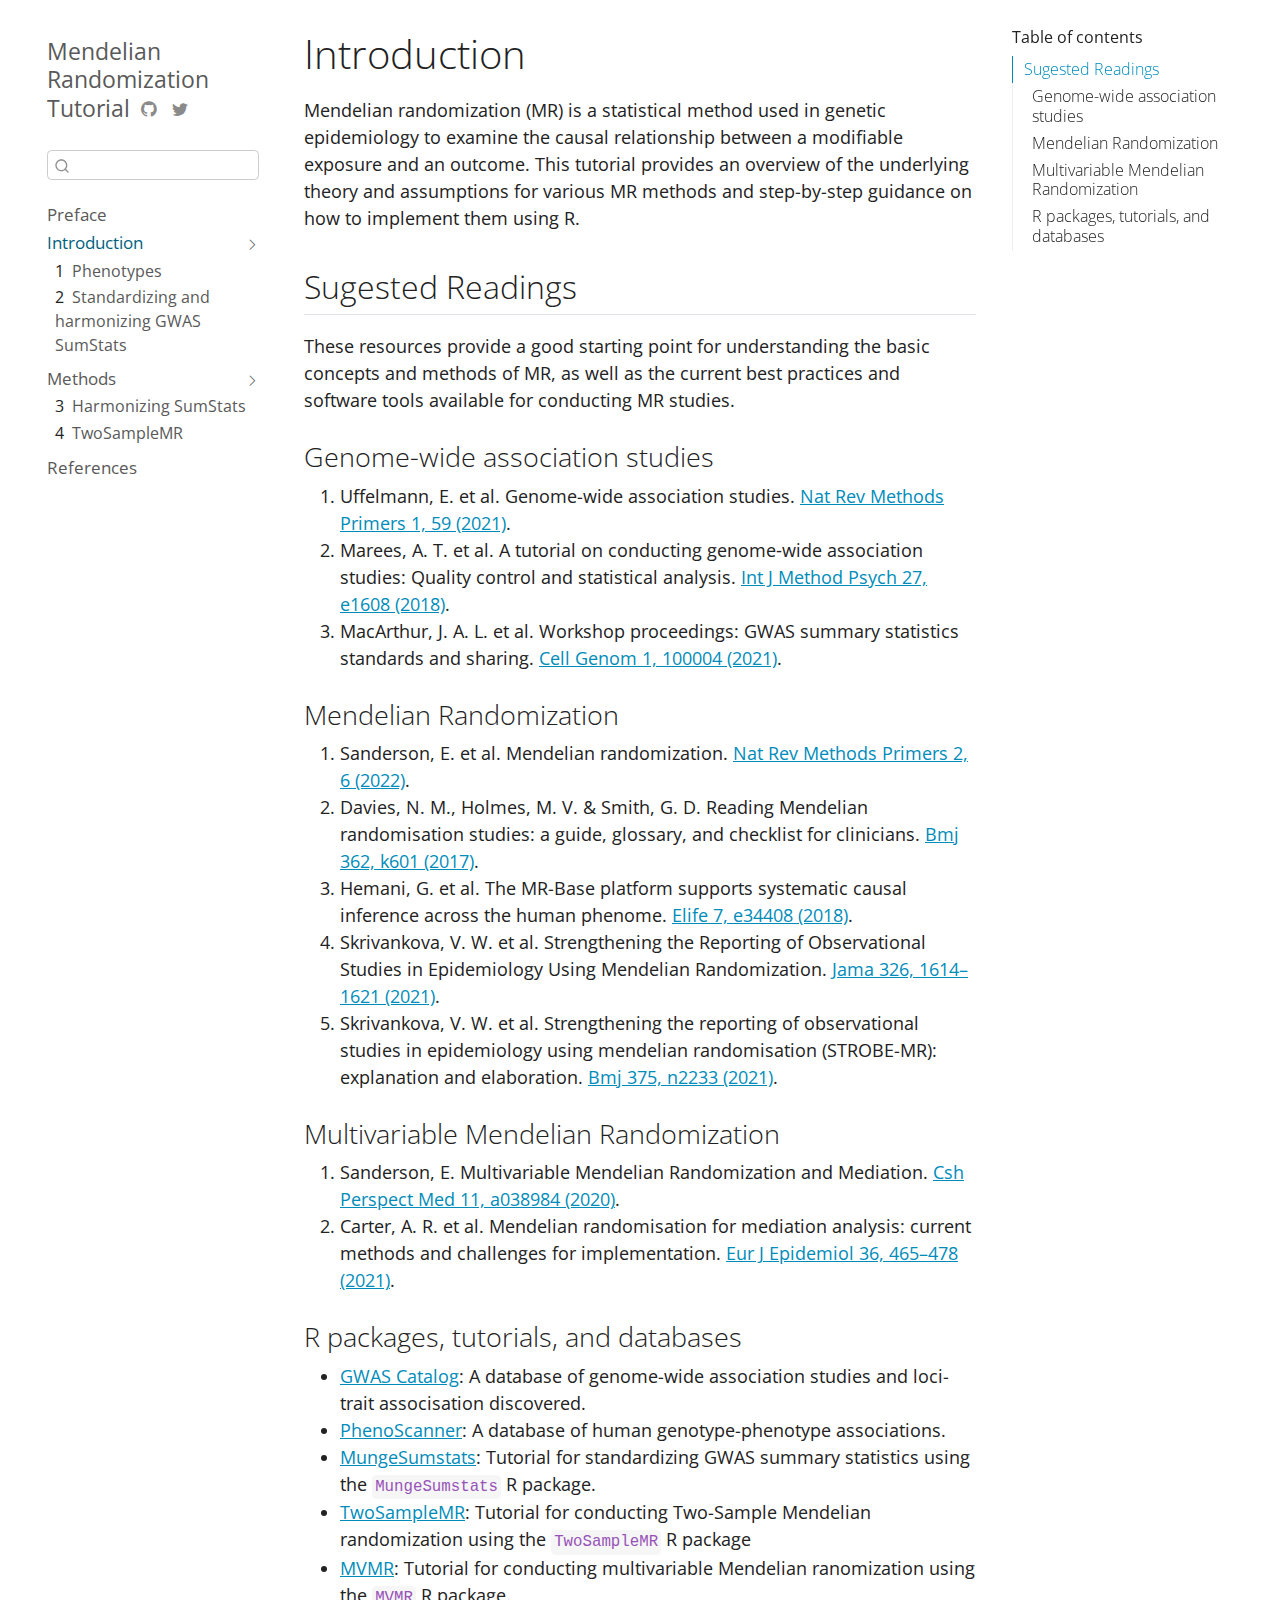
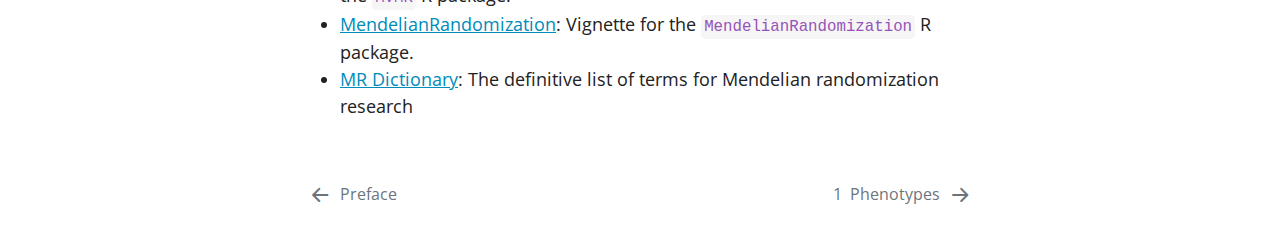
==== commit ecadb86b: "update harmoniztion script" ====
--- a/docs/scripts/intro.html
+++ b/docs/scripts/intro.html
@@ -7,7 +7,7 @@
 <meta name="viewport" content="width=device-width, initial-scale=1.0, user-scalable=yes">
 
 
-<title>Mendelian Randomization Tutorial - 1&nbsp; Introduction</title>
+<title>Mendelian Randomization Tutorial - Introduction</title>
 <style>
 code{white-space: pre-wrap;}
 span.smallcaps{font-variant: small-caps;}
@@ -20,69 +20,6 @@
   margin: 0 0.8em 0.2em -1.6em;
   vertical-align: middle;
 }
-pre > code.sourceCode { white-space: pre; position: relative; }
-pre > code.sourceCode > span { display: inline-block; line-height: 1.25; }
-pre > code.sourceCode > span:empty { height: 1.2em; }
-.sourceCode { overflow: visible; }
-code.sourceCode > span { color: inherit; text-decoration: inherit; }
-div.sourceCode { margin: 1em 0; }
-pre.sourceCode { margin: 0; }
-@media screen {
-div.sourceCode { overflow: auto; }
-}
-@media print {
-pre > code.sourceCode { white-space: pre-wrap; }
-pre > code.sourceCode > span { text-indent: -5em; padding-left: 5em; }
-}
-pre.numberSource code
-  { counter-reset: source-line 0; }
-pre.numberSource code > span
-  { position: relative; left: -4em; counter-increment: source-line; }
-pre.numberSource code > span > a:first-child::before
-  { content: counter(source-line);
-    position: relative; left: -1em; text-align: right; vertical-align: baseline;
-    border: none; display: inline-block;
-    -webkit-touch-callout: none; -webkit-user-select: none;
-    -khtml-user-select: none; -moz-user-select: none;
-    -ms-user-select: none; user-select: none;
-    padding: 0 4px; width: 4em;
-    color: #aaaaaa;
-  }
-pre.numberSource { margin-left: 3em; border-left: 1px solid #aaaaaa;  padding-left: 4px; }
-div.sourceCode
-  {   }
-@media screen {
-pre > code.sourceCode > span > a:first-child::before { text-decoration: underline; }
-}
-code span.al { color: #ff0000; font-weight: bold; } /* Alert */
-code span.an { color: #60a0b0; font-weight: bold; font-style: italic; } /* Annotation */
-code span.at { color: #7d9029; } /* Attribute */
-code span.bn { color: #40a070; } /* BaseN */
-code span.bu { color: #008000; } /* BuiltIn */
-code span.cf { color: #007020; font-weight: bold; } /* ControlFlow */
-code span.ch { color: #4070a0; } /* Char */
-code span.cn { color: #880000; } /* Constant */
-code span.co { color: #60a0b0; font-style: italic; } /* Comment */
-code span.cv { color: #60a0b0; font-weight: bold; font-style: italic; } /* CommentVar */
-code span.do { color: #ba2121; font-style: italic; } /* Documentation */
-code span.dt { color: #902000; } /* DataType */
-code span.dv { color: #40a070; } /* DecVal */
-code span.er { color: #ff0000; font-weight: bold; } /* Error */
-code span.ex { } /* Extension */
-code span.fl { color: #40a070; } /* Float */
-code span.fu { color: #06287e; } /* Function */
-code span.im { color: #008000; font-weight: bold; } /* Import */
-code span.in { color: #60a0b0; font-weight: bold; font-style: italic; } /* Information */
-code span.kw { color: #007020; font-weight: bold; } /* Keyword */
-code span.op { color: #666666; } /* Operator */
-code span.ot { color: #007020; } /* Other */
-code span.pp { color: #bc7a00; } /* Preprocessor */
-code span.sc { color: #4070a0; } /* SpecialChar */
-code span.ss { color: #bb6688; } /* SpecialString */
-code span.st { color: #4070a0; } /* String */
-code span.va { color: #19177c; } /* Variable */
-code span.vs { color: #4070a0; } /* VerbatimString */
-code span.wa { color: #60a0b0; font-weight: bold; font-style: italic; } /* Warning */
 </style>
 
 
@@ -93,7 +30,7 @@
 <script src="../site_libs/quarto-search/fuse.min.js"></script>
 <script src="../site_libs/quarto-search/quarto-search.js"></script>
 <meta name="quarto:offset" content="../">
-<link href="../scripts/sumstats.html" rel="next">
+<link href="../scripts/phenotypes.html" rel="next">
 <link href="../index.html" rel="prev">
 <script src="../site_libs/quarto-html/quarto.js"></script>
 <script src="../site_libs/quarto-html/popper.min.js"></script>
@@ -133,7 +70,7 @@
   <header id="quarto-header" class="headroom fixed-top">
   <nav class="quarto-secondary-nav" data-bs-toggle="collapse" data-bs-target="#quarto-sidebar" aria-controls="quarto-sidebar" aria-expanded="false" aria-label="Toggle sidebar navigation" onclick="if (window.quartoToggleHeadroom) { window.quartoToggleHeadroom(); }">
     <div class="container-fluid d-flex justify-content-between">
-      <h1 class="quarto-secondary-nav-title"><span class="chapter-number">1</span>&nbsp; <span class="chapter-title">Introduction</span></h1>
+      <h1 class="quarto-secondary-nav-title">Introduction</h1>
       <button type="button" class="quarto-btn-toggle btn" aria-label="Show secondary navigation">
         <i class="bi bi-chevron-right"></i>
       </button>
@@ -165,19 +102,9 @@
   <a href="../index.html" class="sidebar-item-text sidebar-link">Preface</a>
   </div>
 </li>
-        <li class="sidebar-item">
-  <div class="sidebar-item-container"> 
-  <a href="../scripts/intro.html" class="sidebar-item-text sidebar-link active"><span class="chapter-number">1</span>&nbsp; <span class="chapter-title">Introduction</span></a>
-  </div>
-</li>
-        <li class="sidebar-item">
-  <div class="sidebar-item-container"> 
-  <a href="../scripts/sumstats.html" class="sidebar-item-text sidebar-link"><span class="chapter-number">2</span>&nbsp; <span class="chapter-title">Standardizing and harmonizing GWAS SumStats</span></a>
-  </div>
-</li>
         <li class="sidebar-item sidebar-item-section">
       <div class="sidebar-item-container"> 
-            <a href="../scripts/methods.html" class="sidebar-item-text sidebar-link">Methods</a>
+            <a href="../scripts/intro.html" class="sidebar-item-text sidebar-link active">Introduction</a>
           <a class="sidebar-item-toggle text-start" data-bs-toggle="collapse" data-bs-target="#quarto-sidebar-section-1" aria-expanded="true">
             <i class="bi bi-chevron-right ms-2"></i>
           </a> 
@@ -185,7 +112,32 @@
       <ul id="quarto-sidebar-section-1" class="collapse list-unstyled sidebar-section depth1 show">  
           <li class="sidebar-item">
   <div class="sidebar-item-container"> 
+  <a href="../scripts/phenotypes.html" class="sidebar-item-text sidebar-link"><span class="chapter-number">1</span>&nbsp; <span class="chapter-title">Phenotypes</span></a>
+  </div>
+</li>
+          <li class="sidebar-item">
+  <div class="sidebar-item-container"> 
+  <a href="../scripts/sumstats.html" class="sidebar-item-text sidebar-link"><span class="chapter-number">2</span>&nbsp; <span class="chapter-title">Standardizing and harmonizing GWAS SumStats</span></a>
+  </div>
+</li>
+      </ul>
+  </li>
+        <li class="sidebar-item sidebar-item-section">
+      <div class="sidebar-item-container"> 
+            <a href="../scripts/methods.html" class="sidebar-item-text sidebar-link">Methods</a>
+          <a class="sidebar-item-toggle text-start" data-bs-toggle="collapse" data-bs-target="#quarto-sidebar-section-2" aria-expanded="true">
+            <i class="bi bi-chevron-right ms-2"></i>
+          </a> 
+      </div>
+      <ul id="quarto-sidebar-section-2" class="collapse list-unstyled sidebar-section depth1 show">  
+          <li class="sidebar-item">
+  <div class="sidebar-item-container"> 
   <a href="../scripts/mr_harmonization.html" class="sidebar-item-text sidebar-link"><span class="chapter-number">3</span>&nbsp; <span class="chapter-title">Harmonizing SumStats</span></a>
+  </div>
+</li>
+          <li class="sidebar-item">
+  <div class="sidebar-item-container"> 
+  <a href="../scripts/mr.html" class="sidebar-item-text sidebar-link"><span class="chapter-number">4</span>&nbsp; <span class="chapter-title">TwoSampleMR</span></a>
   </div>
 </li>
       </ul>
@@ -204,13 +156,7 @@
     <h2 id="toc-title">Table of contents</h2>
    
   <ul>
-  <li><a href="#phenotypes" id="toc-phenotypes" class="nav-link active" data-scroll-target="#phenotypes">Phenotypes</a>
-  <ul class="collapse">
-  <li><a href="#lipids" id="toc-lipids" class="nav-link" data-scroll-target="#lipids">Lipids</a></li>
-  <li><a href="#alzheimers-disease" id="toc-alzheimers-disease" class="nav-link" data-scroll-target="#alzheimers-disease">Alzheimer’s disease</a></li>
-  <li><a href="#sumstat-standardization" id="toc-sumstat-standardization" class="nav-link" data-scroll-target="#sumstat-standardization">SumStat Standardization</a></li>
-  </ul></li>
-  <li><a href="#reading-list" id="toc-reading-list" class="nav-link" data-scroll-target="#reading-list">Reading List</a>
+  <li><a href="#sugested-readings" id="toc-sugested-readings" class="nav-link active" data-scroll-target="#sugested-readings">Sugested Readings</a>
   <ul class="collapse">
   <li><a href="#genome-wide-association-studies" id="toc-genome-wide-association-studies" class="nav-link" data-scroll-target="#genome-wide-association-studies">Genome-wide association studies</a></li>
   <li><a href="#mendelian-randomization" id="toc-mendelian-randomization" class="nav-link" data-scroll-target="#mendelian-randomization">Mendelian Randomization</a></li>
@@ -225,7 +171,7 @@
 
 <header id="title-block-header" class="quarto-title-block default">
 <div class="quarto-title">
-<h1 class="title d-none d-lg-block"><span class="chapter-number">1</span>&nbsp; <span class="chapter-title">Introduction</span></h1>
+<h1 class="title d-none d-lg-block">Introduction</h1>
 </div>
 
 
@@ -241,104 +187,8 @@
 </header>
 
 <p>Mendelian randomization (MR) is a statistical method used in genetic epidemiology to examine the causal relationship between a modifiable exposure and an outcome. This tutorial provides an overview of the underlying theory and assumptions for various MR methods and step-by-step guidance on how to implement them using R.</p>
-<div class="cell">
-<details>
-<summary>Load R Packages</summary>
-<div class="sourceCode cell-code" id="cb1"><pre class="sourceCode r code-with-copy"><code class="sourceCode r"><span id="cb1-1"><a href="#cb1-1" aria-hidden="true" tabindex="-1"></a><span class="fu">library</span>(tidyverse)    <span class="co"># Data wrangling </span></span>
-<span id="cb1-2"><a href="#cb1-2" aria-hidden="true" tabindex="-1"></a><span class="fu">library</span>(TwoSampleMR)  <span class="co"># MR </span></span>
-<span id="cb1-3"><a href="#cb1-3" aria-hidden="true" tabindex="-1"></a><span class="fu">library</span>(ggman)</span>
-<span id="cb1-4"><a href="#cb1-4" aria-hidden="true" tabindex="-1"></a></span>
-<span id="cb1-5"><a href="#cb1-5" aria-hidden="true" tabindex="-1"></a><span class="co"># Define column types for summary statistics</span></span>
-<span id="cb1-6"><a href="#cb1-6" aria-hidden="true" tabindex="-1"></a>coltypes <span class="ot">=</span> <span class="fu">cols</span>(</span>
-<span id="cb1-7"><a href="#cb1-7" aria-hidden="true" tabindex="-1"></a>  <span class="at">ID =</span> <span class="fu">col_character</span>(),</span>
-<span id="cb1-8"><a href="#cb1-8" aria-hidden="true" tabindex="-1"></a>  <span class="at">CHROM =</span> <span class="fu">col_double</span>(),</span>
-<span id="cb1-9"><a href="#cb1-9" aria-hidden="true" tabindex="-1"></a>  <span class="at">POS =</span> <span class="fu">col_double</span>(),</span>
-<span id="cb1-10"><a href="#cb1-10" aria-hidden="true" tabindex="-1"></a>  <span class="at">REF =</span> <span class="fu">col_character</span>(),</span>
-<span id="cb1-11"><a href="#cb1-11" aria-hidden="true" tabindex="-1"></a>  <span class="at">ALT =</span> <span class="fu">col_character</span>(),</span>
-<span id="cb1-12"><a href="#cb1-12" aria-hidden="true" tabindex="-1"></a>  <span class="at">AF =</span> <span class="fu">col_double</span>(),</span>
-<span id="cb1-13"><a href="#cb1-13" aria-hidden="true" tabindex="-1"></a>  <span class="at">TRAIT =</span> <span class="fu">col_character</span>(),</span>
-<span id="cb1-14"><a href="#cb1-14" aria-hidden="true" tabindex="-1"></a>  <span class="at">BETA =</span> <span class="fu">col_double</span>(),</span>
-<span id="cb1-15"><a href="#cb1-15" aria-hidden="true" tabindex="-1"></a>  <span class="at">SE =</span> <span class="fu">col_double</span>(),</span>
-<span id="cb1-16"><a href="#cb1-16" aria-hidden="true" tabindex="-1"></a>  <span class="at">Z =</span> <span class="fu">col_double</span>(),</span>
-<span id="cb1-17"><a href="#cb1-17" aria-hidden="true" tabindex="-1"></a>  <span class="at">P =</span> <span class="fu">col_double</span>(),</span>
-<span id="cb1-18"><a href="#cb1-18" aria-hidden="true" tabindex="-1"></a>  <span class="at">N =</span> <span class="fu">col_double</span>(),</span>
-<span id="cb1-19"><a href="#cb1-19" aria-hidden="true" tabindex="-1"></a>  <span class="at">OR =</span> <span class="fu">col_double</span>(),</span>
-<span id="cb1-20"><a href="#cb1-20" aria-hidden="true" tabindex="-1"></a>  <span class="at">OR_L95 =</span> <span class="fu">col_double</span>(),</span>
-<span id="cb1-21"><a href="#cb1-21" aria-hidden="true" tabindex="-1"></a>  <span class="at">OR_U95 =</span> <span class="fu">col_double</span>(),</span>
-<span id="cb1-22"><a href="#cb1-22" aria-hidden="true" tabindex="-1"></a>  <span class="at">DIR =</span> <span class="fu">col_character</span>(),</span>
-<span id="cb1-23"><a href="#cb1-23" aria-hidden="true" tabindex="-1"></a>  <span class="at">G1000_ID =</span> <span class="fu">col_character</span>(),</span>
-<span id="cb1-24"><a href="#cb1-24" aria-hidden="true" tabindex="-1"></a>  <span class="at">G1000_VARIANT =</span> <span class="fu">col_character</span>(),</span>
-<span id="cb1-25"><a href="#cb1-25" aria-hidden="true" tabindex="-1"></a>  <span class="at">DBSNP_ID =</span> <span class="fu">col_character</span>(),</span>
-<span id="cb1-26"><a href="#cb1-26" aria-hidden="true" tabindex="-1"></a>  <span class="at">DBSNP_VARIANT =</span> <span class="fu">col_character</span>(),</span>
-<span id="cb1-27"><a href="#cb1-27" aria-hidden="true" tabindex="-1"></a>  <span class="at">OLD_ID =</span> <span class="fu">col_character</span>(),</span>
-<span id="cb1-28"><a href="#cb1-28" aria-hidden="true" tabindex="-1"></a>  <span class="at">OLD_VARIANT =</span> <span class="fu">col_character</span>()</span>
-<span id="cb1-29"><a href="#cb1-29" aria-hidden="true" tabindex="-1"></a>)</span></code><button title="Copy to Clipboard" class="code-copy-button"><i class="bi"></i></button></pre></div>
-</details>
-</div>
-<section id="phenotypes" class="level2">
-<h2 class="anchored" data-anchor-id="phenotypes">Phenotypes</h2>
-<p>The following genome-wide association studies (GWAS) are used as example traits for each of the MR methods covered in this tutorial.</p>
-<section id="lipids" class="level3">
-<h3 class="anchored" data-anchor-id="lipids">Lipids</h3>
-<p>A GWAS of low-density lipoprotein (LDL) cholesterol, high-density lipoprotein (HDL) cholesterol, triglycerides and total cholesterol levels conducted in 188,577 individuals that identified 157 loci were associated with lipid levels.</p>
-<p>Willer, C. J. et al.&nbsp;Discovery and refinement of loci associated with lipid levels. <a href="https://www.nature.com/articles/ng.2797">Nat Genet 45, 1274–83 (2013)</a>.</p>
-<p>Summary statistics</p>
-<ol type="1">
-<li><a href="https://www.dropbox.com/s/5lqbx2dv8h5r8fc/Willer2013ldl.chrall.CPRA_b37.tsv.gz?dl=0">LDL Cholesterol</a></li>
-</ol>
-<div class="cell">
-<details>
-<summary>Total Cholesterol Manhattan</summary>
-<div class="sourceCode cell-code" id="cb2"><pre class="sourceCode r code-with-copy"><code class="sourceCode r"><span id="cb2-1"><a href="#cb2-1" aria-hidden="true" tabindex="-1"></a>tc_path <span class="ot">=</span> <span class="st">"resources/Willer2013tc.chrall.CPRA_b37.tsv.gz"</span></span>
-<span id="cb2-2"><a href="#cb2-2" aria-hidden="true" tabindex="-1"></a>tc_ss <span class="ot">&lt;-</span> <span class="fu">read_tsv</span>(tc_path, <span class="at">comment =</span> <span class="st">"##"</span>, <span class="at">col_types =</span> coltypes, </span>
-<span id="cb2-3"><a href="#cb2-3" aria-hidden="true" tabindex="-1"></a>                        <span class="at">col_select =</span> <span class="fu">c</span>(DBSNP_ID, CHROM, POS, REF, ALT, AF, BETA, SE, Z, P, N, TRAIT))</span>
-<span id="cb2-4"><a href="#cb2-4" aria-hidden="true" tabindex="-1"></a></span>
-<span id="cb2-5"><a href="#cb2-5" aria-hidden="true" tabindex="-1"></a><span class="co"># Filter on p &lt; 0.5 to reduce compute</span></span>
-<span id="cb2-6"><a href="#cb2-6" aria-hidden="true" tabindex="-1"></a><span class="fu">ggman</span>(<span class="fu">filter</span>(tc_ss, P <span class="sc">&lt;</span> <span class="fl">0.05</span> <span class="sc">&amp;</span> P <span class="sc">&gt;</span> <span class="fl">1e-100</span>), <span class="at">snp =</span> <span class="st">"DBSNP_ID"</span>, <span class="at">bp =</span> <span class="st">"POS"</span>, <span class="at">chrom =</span> <span class="st">"CHROM"</span>, <span class="at">pvalue =</span> <span class="st">"P"</span>, <span class="at">relative.positions =</span> <span class="cn">TRUE</span>) <span class="sc">+</span> </span>
-<span id="cb2-7"><a href="#cb2-7" aria-hidden="true" tabindex="-1"></a>  <span class="fu">theme_classic</span>()</span></code><button title="Copy to Clipboard" class="code-copy-button"><i class="bi"></i></button></pre></div>
-</details>
-<div class="cell-output-display">
-<p><img src="intro_files/figure-html/tc_manhattan-1.png" class="img-fluid" width="672"></p>
-</div>
-</div>
-<ol start="2" type="1">
-<li><a href="https://www.dropbox.com/s/l4r8zcsdpg46c12/Willer2013hdl.chrall.CPRA_b37.tsv.gz?dl=0">HDL Cholesterol</a></li>
-<li><a href="https://www.dropbox.com/s/7vhuaczrvt2nstm/Willer2013tg.chrall.CPRA_b37.tsv.gz?dl=0">Triglycerides</a></li>
-<li><a href="https://www.dropbox.com/s/ovc7wut33wekzga/Willer2013tc.chrall.CPRA_b37.tsv.gz?dl=0">Total cholesterol</a></li>
-</ol>
-</section>
-<section id="alzheimers-disease" class="level3">
-<h3 class="anchored" data-anchor-id="alzheimers-disease">Alzheimer’s disease</h3>
-<p>A GWAS of Alzheimer’s disease conducted in 94,437 indivudles by the International Genomics Alzheiemr’s Project that Identified 20 genome-wide signiﬁcant loci.</p>
-<p>Kunkle, B. W. et al.&nbsp;Genetic meta-analysis of diagnosed Alzheimer’s disease identifies new risk loci and implicates Aβ, tau, immunity and lipid processing. <a href="https://www.nature.com/articles/s41588-019-0358-2">Nat Genet 51, 414–430 (2019)</a>.</p>
-<p>Summary statistics</p>
-<ol type="1">
-<li><a href="https://www.dropbox.com/s/2s6g8b0y14h19l7/Kunkle2019load_stage123.chrall.CPRA_b37.tsv.gz?dl=0">Late-onset Alzheimer’s disease</a></li>
-</ol>
-<div class="cell">
-<details>
-<summary>AD Manhattan Plot</summary>
-<div class="sourceCode cell-code" id="cb3"><pre class="sourceCode r code-with-copy"><code class="sourceCode r"><span id="cb3-1"><a href="#cb3-1" aria-hidden="true" tabindex="-1"></a>AD_path <span class="ot">=</span> <span class="st">"resources/Kunkle2019load_stage123.chrall.CPRA_b37.tsv.gz"</span></span>
-<span id="cb3-2"><a href="#cb3-2" aria-hidden="true" tabindex="-1"></a>AD_ss <span class="ot">&lt;-</span> <span class="fu">read_tsv</span>(AD_path, <span class="at">comment =</span> <span class="st">"##"</span>,  <span class="at">col_types =</span> coltypes, </span>
-<span id="cb3-3"><a href="#cb3-3" aria-hidden="true" tabindex="-1"></a>                       <span class="at">col_select =</span> <span class="fu">c</span>(DBSNP_ID, CHROM, POS, REF, ALT, AF, BETA, SE, Z, P, N, TRAIT))</span>
-<span id="cb3-4"><a href="#cb3-4" aria-hidden="true" tabindex="-1"></a></span>
-<span id="cb3-5"><a href="#cb3-5" aria-hidden="true" tabindex="-1"></a><span class="co"># Filter on p &lt; 0.5 to reduce compute</span></span>
-<span id="cb3-6"><a href="#cb3-6" aria-hidden="true" tabindex="-1"></a><span class="fu">ggman</span>(<span class="fu">filter</span>(AD_ss, P <span class="sc">&lt;</span> <span class="fl">0.05</span> <span class="sc">&amp;</span> P <span class="sc">&gt;</span> <span class="fl">1e-100</span>), <span class="at">snp =</span> <span class="st">"DBSNP_ID"</span>, <span class="at">bp =</span> <span class="st">"POS"</span>, <span class="at">chrom =</span> <span class="st">"CHROM"</span>, <span class="at">pvalue =</span> <span class="st">"P"</span>, <span class="at">relative.positions =</span> <span class="cn">TRUE</span>) <span class="sc">+</span> </span>
-<span id="cb3-7"><a href="#cb3-7" aria-hidden="true" tabindex="-1"></a>  <span class="fu">theme_classic</span>()</span></code><button title="Copy to Clipboard" class="code-copy-button"><i class="bi"></i></button></pre></div>
-</details>
-<div class="cell-output-display">
-<p><img src="intro_files/figure-html/AD_manhattan_plot-1.png" class="img-fluid" width="672"></p>
-</div>
-</div>
-</section>
-<section id="sumstat-standardization" class="level3">
-<h3 class="anchored" data-anchor-id="sumstat-standardization">SumStat Standardization</h3>
-<p>GWAS summary statistics were standardized using a Snakemake Workflow that (1) aligns effect alleles to the alternate allele on the forward strand of the human genome reference build and normalizes indels, (2) annotates variants with marker names using chromosome:position:ref:alt, 1000 Genomes rsIDs (phase III), and database-single-nucleotide polymorphism (dbSNP) rsIDs (b151) (3) where allele frequencies are missing, annotates allele frequencies using non-Finnish Europeans from gnomAD (version 2.1), and (4) convert summary statistics to VCF and TSV ﬁles.</p>
-<p>Andrews, S. J. et al.&nbsp;Causal Associations Between Modifiable Risk Factors and the Alzheimer’s Phenome. <a href="https://dx.doi.org/10.1002/ana.25918">Ann Neurol 89, 54–65 (2021)</a>.</p>
-</section>
-</section>
-<section id="reading-list" class="level2">
-<h2 class="anchored" data-anchor-id="reading-list">Reading List</h2>
+<section id="sugested-readings" class="level2">
+<h2 class="anchored" data-anchor-id="sugested-readings">Sugested Readings</h2>
 <p>These resources provide a good starting point for understanding the basic concepts and methods of MR, as well as the current best practices and software tools available for conducting MR studies.</p>
 <section id="genome-wide-association-studies" class="level3">
 <h3 class="anchored" data-anchor-id="genome-wide-association-studies">Genome-wide association studies</h3>
@@ -523,8 +373,8 @@
       </a>          
   </div>
   <div class="nav-page nav-page-next">
-      <a href="../scripts/sumstats.html" class="pagination-link">
-        <span class="nav-page-text"><span class="chapter-number">2</span>&nbsp; <span class="chapter-title">Standardizing and harmonizing GWAS SumStats</span></span> <i class="bi bi-arrow-right-short"></i>
+      <a href="../scripts/phenotypes.html" class="pagination-link">
+        <span class="nav-page-text"><span class="chapter-number">1</span>&nbsp; <span class="chapter-title">Phenotypes</span></span> <i class="bi bi-arrow-right-short"></i>
       </a>
   </div>
 </nav>
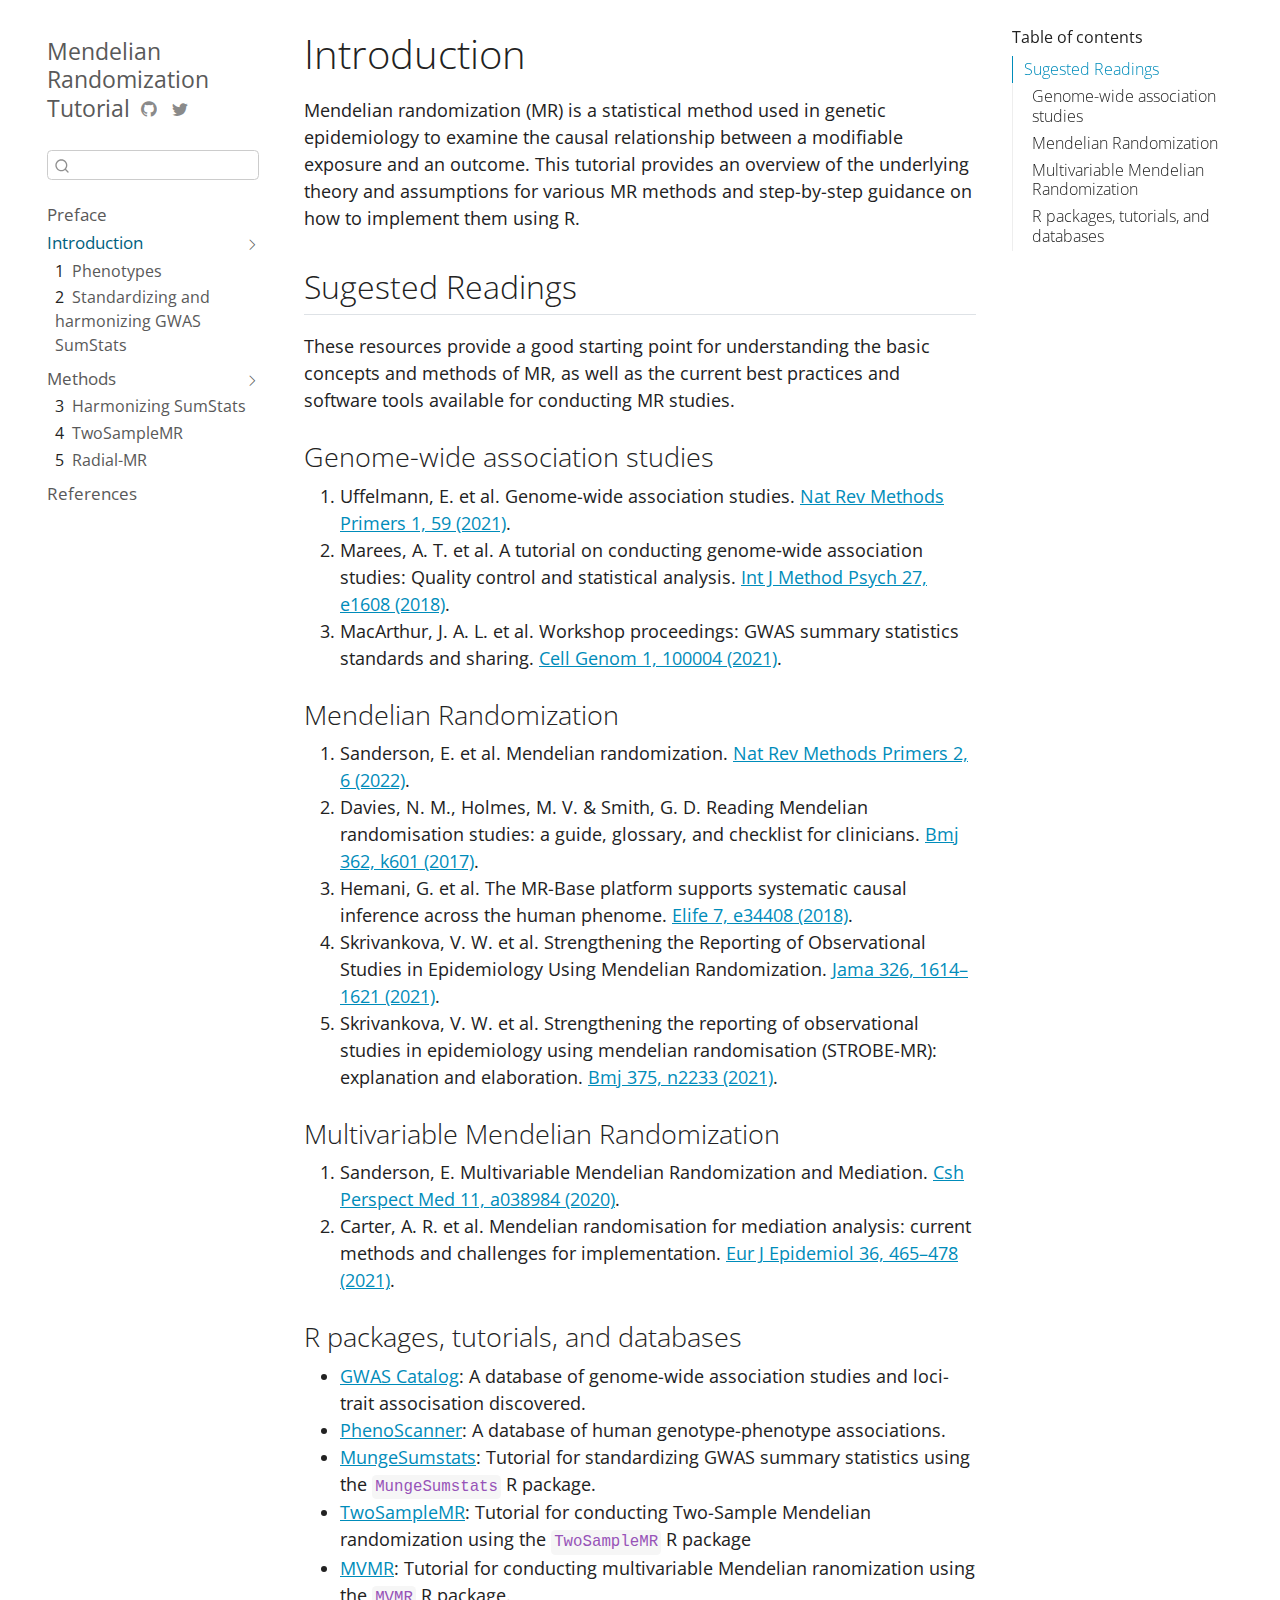
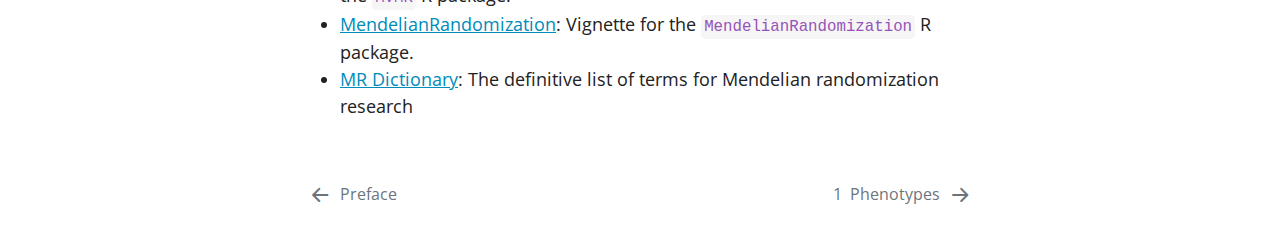
==== commit c21d4555: "radial MR" ====
--- a/docs/scripts/intro.html
+++ b/docs/scripts/intro.html
@@ -140,6 +140,11 @@
   <a href="../scripts/mr.html" class="sidebar-item-text sidebar-link"><span class="chapter-number">4</span>&nbsp; <span class="chapter-title">TwoSampleMR</span></a>
   </div>
 </li>
+          <li class="sidebar-item">
+  <div class="sidebar-item-container"> 
+  <a href="../scripts/radial_mr.html" class="sidebar-item-text sidebar-link"><span class="chapter-number">5</span>&nbsp; <span class="chapter-title">Radial-MR</span></a>
+  </div>
+</li>
       </ul>
   </li>
         <li class="sidebar-item">
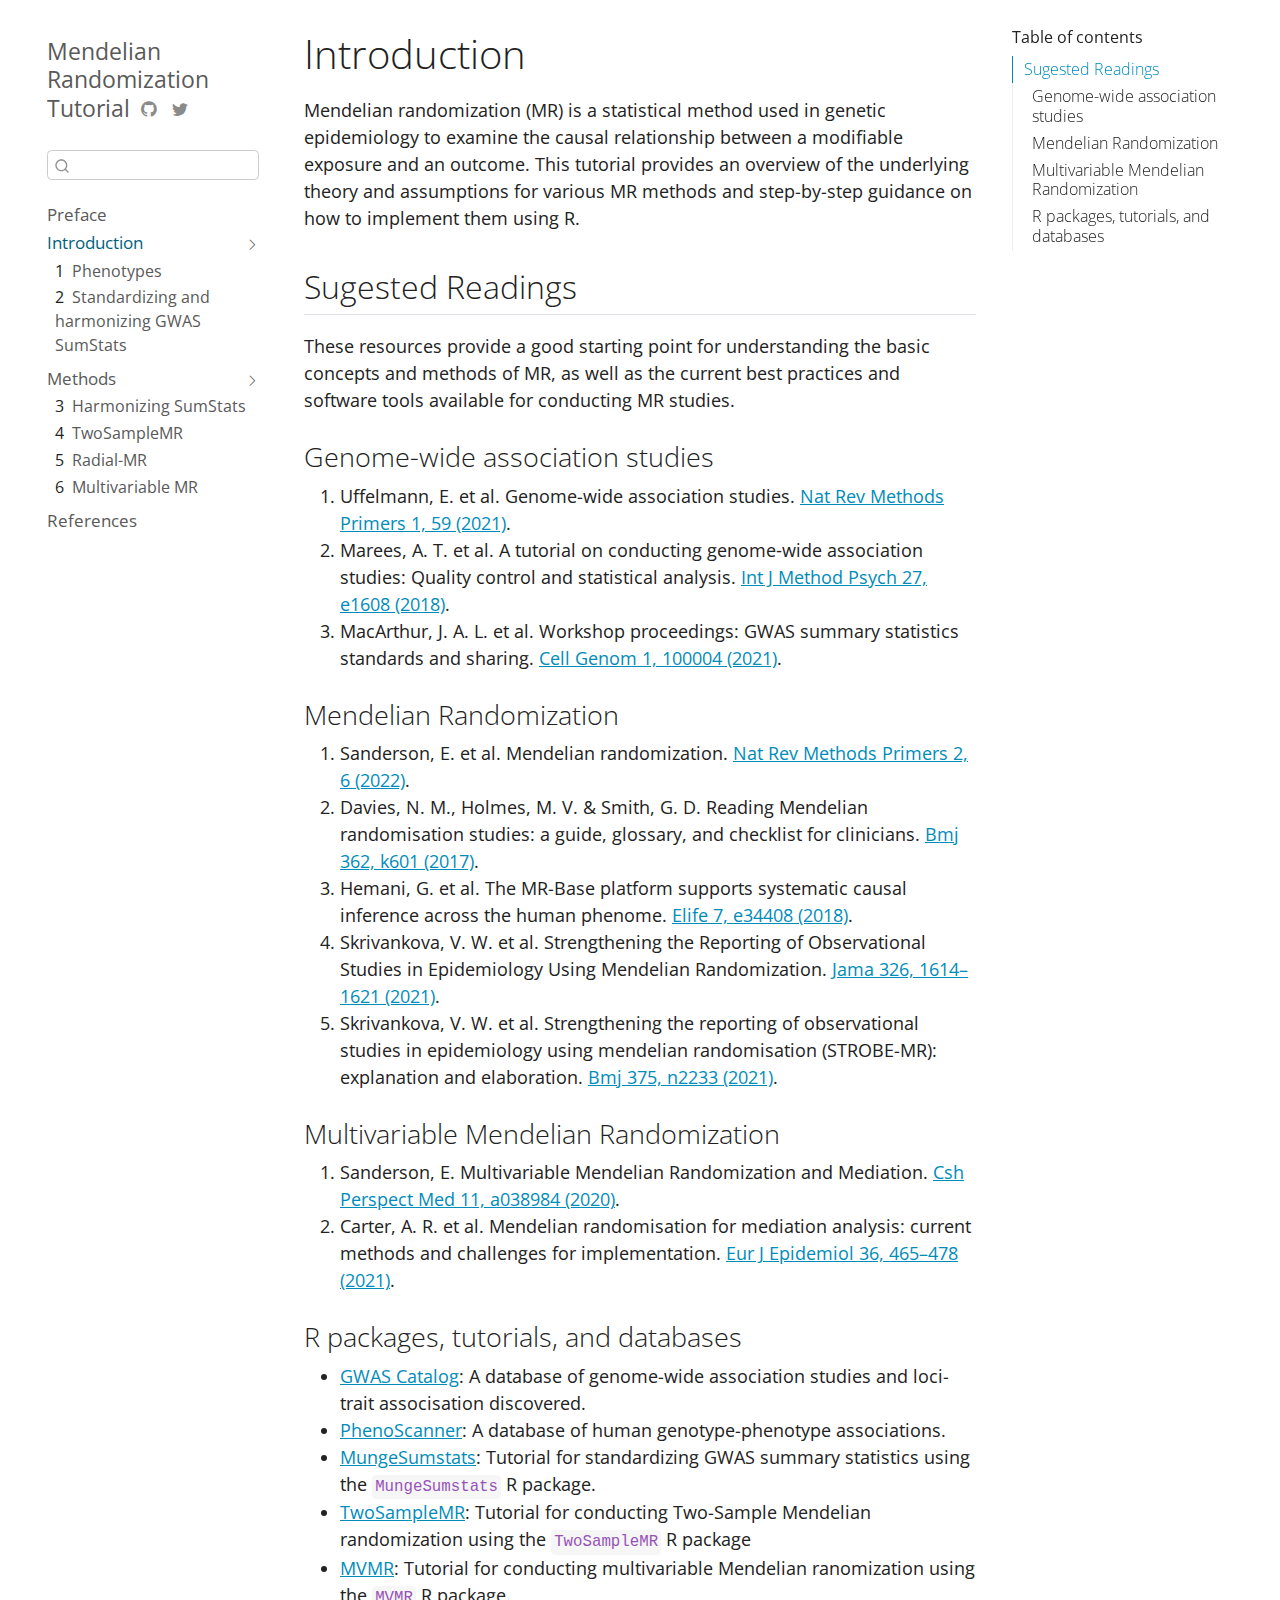
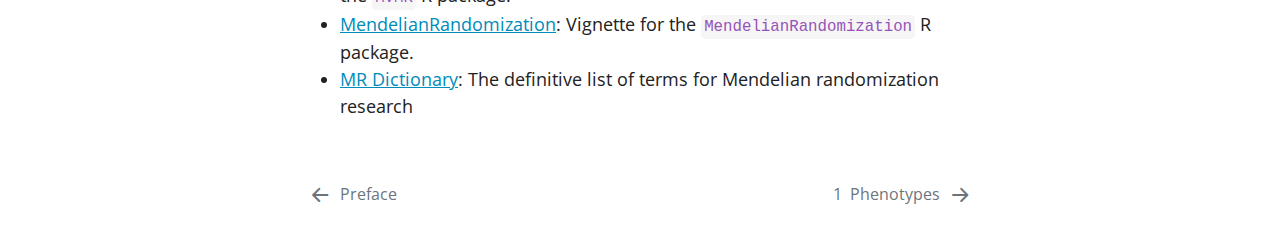
==== commit 21bb89e7: "mvmr compleated" ====
--- a/docs/scripts/intro.html
+++ b/docs/scripts/intro.html
@@ -145,6 +145,11 @@
   <a href="../scripts/radial_mr.html" class="sidebar-item-text sidebar-link"><span class="chapter-number">5</span>&nbsp; <span class="chapter-title">Radial-MR</span></a>
   </div>
 </li>
+          <li class="sidebar-item">
+  <div class="sidebar-item-container"> 
+  <a href="../scripts/mvmr.html" class="sidebar-item-text sidebar-link"><span class="chapter-number">6</span>&nbsp; <span class="chapter-title">Multivariable MR</span></a>
+  </div>
+</li>
       </ul>
   </li>
         <li class="sidebar-item">
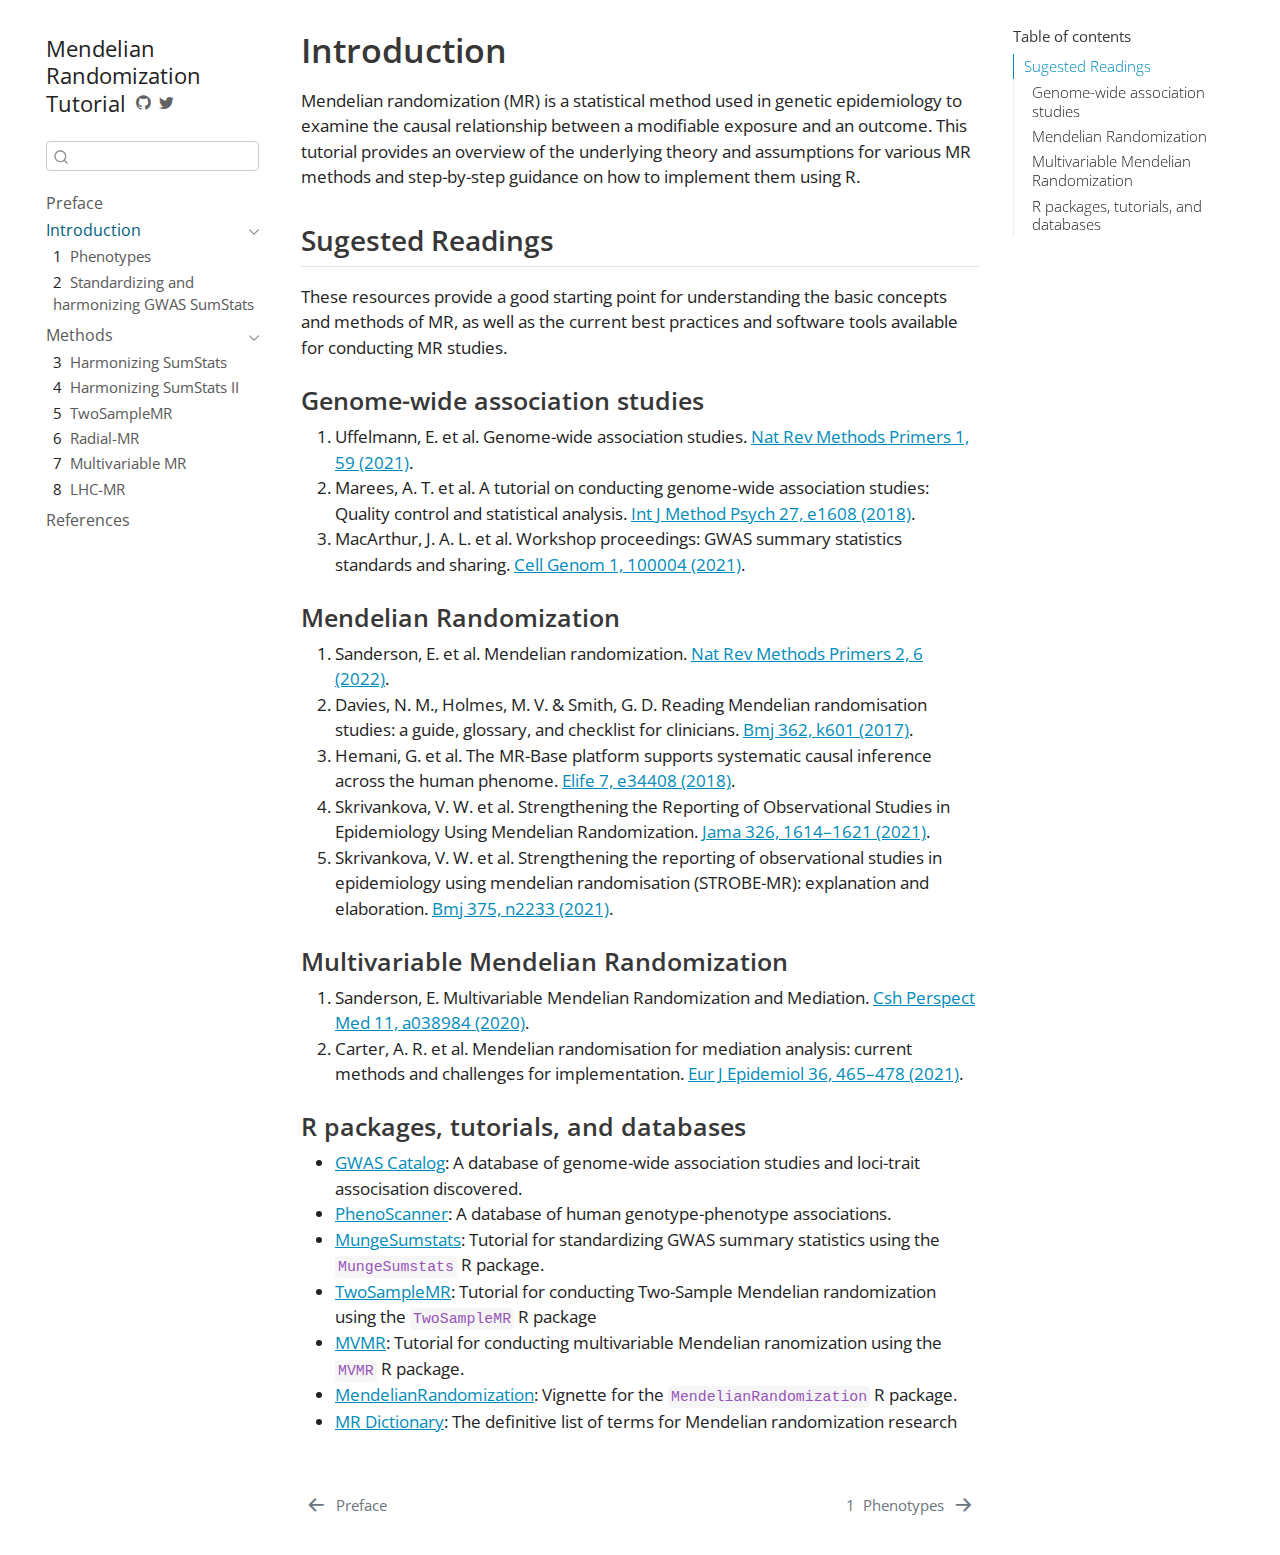
==== commit f8441e0c: "render 230726" ====
--- a/docs/scripts/intro.html
+++ b/docs/scripts/intro.html
@@ -2,7 +2,7 @@
 <html xmlns="http://www.w3.org/1999/xhtml" lang="en" xml:lang="en"><head>
 
 <meta charset="utf-8">
-<meta name="generator" content="quarto-1.2.335">
+<meta name="generator" content="quarto-1.3.433">
 
 <meta name="viewport" content="width=device-width, initial-scale=1.0, user-scalable=yes">
 
@@ -17,7 +17,7 @@
 ul.task-list{list-style: none;}
 ul.task-list li input[type="checkbox"] {
   width: 0.8em;
-  margin: 0 0.8em 0.2em -1.6em;
+  margin: 0 0.8em 0.2em -1em; /* quarto-specific, see https://github.com/quarto-dev/quarto-cli/issues/4556 */ 
   vertical-align: middle;
 }
 </style>
@@ -57,7 +57,8 @@
     "search-more-matches-text": "more matches in this document",
     "search-clear-button-title": "Clear",
     "search-detached-cancel-button-title": "Cancel",
-    "search-submit-button-title": "Submit"
+    "search-submit-button-title": "Submit",
+    "search-label": "Search"
   }
 }</script>
 
@@ -68,11 +69,16 @@
 
 <div id="quarto-search-results"></div>
   <header id="quarto-header" class="headroom fixed-top">
-  <nav class="quarto-secondary-nav" data-bs-toggle="collapse" data-bs-target="#quarto-sidebar" aria-controls="quarto-sidebar" aria-expanded="false" aria-label="Toggle sidebar navigation" onclick="if (window.quartoToggleHeadroom) { window.quartoToggleHeadroom(); }">
-    <div class="container-fluid d-flex justify-content-between">
-      <h1 class="quarto-secondary-nav-title">Introduction</h1>
-      <button type="button" class="quarto-btn-toggle btn" aria-label="Show secondary navigation">
-        <i class="bi bi-chevron-right"></i>
+  <nav class="quarto-secondary-nav">
+    <div class="container-fluid d-flex">
+      <button type="button" class="quarto-btn-toggle btn" data-bs-toggle="collapse" data-bs-target="#quarto-sidebar,#quarto-sidebar-glass" aria-controls="quarto-sidebar" aria-expanded="false" aria-label="Toggle sidebar navigation" onclick="if (window.quartoToggleHeadroom) { window.quartoToggleHeadroom(); }">
+        <i class="bi bi-layout-text-sidebar-reverse"></i>
+      </button>
+      <nav class="quarto-page-breadcrumbs" aria-label="breadcrumb"><ol class="breadcrumb"><li class="breadcrumb-item"><a href="../scripts/intro.html">Introduction</a></li></ol></nav>
+      <a class="flex-grow-1" role="button" data-bs-toggle="collapse" data-bs-target="#quarto-sidebar,#quarto-sidebar-glass" aria-controls="quarto-sidebar" aria-expanded="false" aria-label="Toggle sidebar navigation" onclick="if (window.quartoToggleHeadroom) { window.quartoToggleHeadroom(); }">      
+      </a>
+      <button type="button" class="btn quarto-search-button" aria-label="" onclick="window.quartoOpenSearch();">
+        <i class="bi bi-search"></i>
       </button>
     </div>
   </nav>
@@ -80,86 +86,109 @@
 <!-- content -->
 <div id="quarto-content" class="quarto-container page-columns page-rows-contents page-layout-article">
 <!-- sidebar -->
-  <nav id="quarto-sidebar" class="sidebar collapse sidebar-navigation floating overflow-auto">
+  <nav id="quarto-sidebar" class="sidebar collapse collapse-horizontal sidebar-navigation floating overflow-auto">
     <div class="pt-lg-2 mt-2 text-left sidebar-header">
     <div class="sidebar-title mb-0 py-0">
       <a href="../">Mendelian Randomization Tutorial</a> 
         <div class="sidebar-tools-main">
-    <a href="https://github.com/AndrewsLabUCSF/MR-tutorial" title="Source Code" class="sidebar-tool px-1"><i class="bi bi-github"></i></a>
-    <a href="https://twitter.com/intent/tweet?url=|url|" title="Twitter" class="sidebar-tool px-1"><i class="bi bi-twitter"></i></a>
+    <a href="https://github.com/AndrewsLabUCSF/MR-tutorial" rel="" title="Source Code" class="quarto-navigation-tool px-1" aria-label="Source Code"><i class="bi bi-github"></i></a>
+    <a href="https://twitter.com/intent/tweet?url=|url|" rel="" title="Twitter" class="quarto-navigation-tool px-1" aria-label="Twitter"><i class="bi bi-twitter"></i></a>
 </div>
     </div>
       </div>
-      <div class="mt-2 flex-shrink-0 align-items-center">
+        <div class="mt-2 flex-shrink-0 align-items-center">
         <div class="sidebar-search">
         <div id="quarto-search" class="" title="Search"></div>
         </div>
-      </div>
+        </div>
     <div class="sidebar-menu-container"> 
     <ul class="list-unstyled mt-1">
         <li class="sidebar-item">
   <div class="sidebar-item-container"> 
-  <a href="../index.html" class="sidebar-item-text sidebar-link">Preface</a>
+  <a href="../index.html" class="sidebar-item-text sidebar-link">
+ <span class="menu-text">Preface</span></a>
   </div>
 </li>
         <li class="sidebar-item sidebar-item-section">
       <div class="sidebar-item-container"> 
-            <a href="../scripts/intro.html" class="sidebar-item-text sidebar-link active">Introduction</a>
-          <a class="sidebar-item-toggle text-start" data-bs-toggle="collapse" data-bs-target="#quarto-sidebar-section-1" aria-expanded="true">
+            <a href="../scripts/intro.html" class="sidebar-item-text sidebar-link active">
+ <span class="menu-text">Introduction</span></a>
+          <a class="sidebar-item-toggle text-start" data-bs-toggle="collapse" data-bs-target="#quarto-sidebar-section-1" aria-expanded="true" aria-label="Toggle section">
             <i class="bi bi-chevron-right ms-2"></i>
           </a> 
       </div>
       <ul id="quarto-sidebar-section-1" class="collapse list-unstyled sidebar-section depth1 show">  
           <li class="sidebar-item">
   <div class="sidebar-item-container"> 
-  <a href="../scripts/phenotypes.html" class="sidebar-item-text sidebar-link"><span class="chapter-number">1</span>&nbsp; <span class="chapter-title">Phenotypes</span></a>
-  </div>
-</li>
-          <li class="sidebar-item">
-  <div class="sidebar-item-container"> 
-  <a href="../scripts/sumstats.html" class="sidebar-item-text sidebar-link"><span class="chapter-number">2</span>&nbsp; <span class="chapter-title">Standardizing and harmonizing GWAS SumStats</span></a>
+  <a href="../scripts/phenotypes.html" class="sidebar-item-text sidebar-link">
+ <span class="menu-text"><span class="chapter-number">1</span>&nbsp; <span class="chapter-title">Phenotypes</span></span></a>
+  </div>
+</li>
+          <li class="sidebar-item">
+  <div class="sidebar-item-container"> 
+  <a href="../scripts/sumstats.html" class="sidebar-item-text sidebar-link">
+ <span class="menu-text"><span class="chapter-number">2</span>&nbsp; <span class="chapter-title">Standardizing and harmonizing GWAS SumStats</span></span></a>
   </div>
 </li>
       </ul>
   </li>
         <li class="sidebar-item sidebar-item-section">
       <div class="sidebar-item-container"> 
-            <a href="../scripts/methods.html" class="sidebar-item-text sidebar-link">Methods</a>
-          <a class="sidebar-item-toggle text-start" data-bs-toggle="collapse" data-bs-target="#quarto-sidebar-section-2" aria-expanded="true">
+            <a href="../scripts/methods.html" class="sidebar-item-text sidebar-link">
+ <span class="menu-text">Methods</span></a>
+          <a class="sidebar-item-toggle text-start" data-bs-toggle="collapse" data-bs-target="#quarto-sidebar-section-2" aria-expanded="true" aria-label="Toggle section">
             <i class="bi bi-chevron-right ms-2"></i>
           </a> 
       </div>
       <ul id="quarto-sidebar-section-2" class="collapse list-unstyled sidebar-section depth1 show">  
           <li class="sidebar-item">
   <div class="sidebar-item-container"> 
-  <a href="../scripts/mr_harmonization.html" class="sidebar-item-text sidebar-link"><span class="chapter-number">3</span>&nbsp; <span class="chapter-title">Harmonizing SumStats</span></a>
-  </div>
-</li>
-          <li class="sidebar-item">
-  <div class="sidebar-item-container"> 
-  <a href="../scripts/mr.html" class="sidebar-item-text sidebar-link"><span class="chapter-number">4</span>&nbsp; <span class="chapter-title">TwoSampleMR</span></a>
-  </div>
-</li>
-          <li class="sidebar-item">
-  <div class="sidebar-item-container"> 
-  <a href="../scripts/radial_mr.html" class="sidebar-item-text sidebar-link"><span class="chapter-number">5</span>&nbsp; <span class="chapter-title">Radial-MR</span></a>
-  </div>
-</li>
-          <li class="sidebar-item">
-  <div class="sidebar-item-container"> 
-  <a href="../scripts/mvmr.html" class="sidebar-item-text sidebar-link"><span class="chapter-number">6</span>&nbsp; <span class="chapter-title">Multivariable MR</span></a>
+  <a href="../scripts/mr_harmonization.html" class="sidebar-item-text sidebar-link">
+ <span class="menu-text"><span class="chapter-number">3</span>&nbsp; <span class="chapter-title">Harmonizing SumStats</span></span></a>
+  </div>
+</li>
+          <li class="sidebar-item">
+  <div class="sidebar-item-container"> 
+  <a href="../scripts/mr_harmonization_II.html" class="sidebar-item-text sidebar-link">
+ <span class="menu-text"><span class="chapter-number">4</span>&nbsp; <span class="chapter-title">Harmonizing SumStats II</span></span></a>
+  </div>
+</li>
+          <li class="sidebar-item">
+  <div class="sidebar-item-container"> 
+  <a href="../scripts/mr.html" class="sidebar-item-text sidebar-link">
+ <span class="menu-text"><span class="chapter-number">5</span>&nbsp; <span class="chapter-title">TwoSampleMR</span></span></a>
+  </div>
+</li>
+          <li class="sidebar-item">
+  <div class="sidebar-item-container"> 
+  <a href="../scripts/radial_mr.html" class="sidebar-item-text sidebar-link">
+ <span class="menu-text"><span class="chapter-number">6</span>&nbsp; <span class="chapter-title">Radial-MR</span></span></a>
+  </div>
+</li>
+          <li class="sidebar-item">
+  <div class="sidebar-item-container"> 
+  <a href="../scripts/mvmr.html" class="sidebar-item-text sidebar-link">
+ <span class="menu-text"><span class="chapter-number">7</span>&nbsp; <span class="chapter-title">Multivariable MR</span></span></a>
+  </div>
+</li>
+          <li class="sidebar-item">
+  <div class="sidebar-item-container"> 
+  <a href="../scripts/lhc_mr.html" class="sidebar-item-text sidebar-link">
+ <span class="menu-text"><span class="chapter-number">8</span>&nbsp; <span class="chapter-title">LHC-MR</span></span></a>
   </div>
 </li>
       </ul>
   </li>
         <li class="sidebar-item">
   <div class="sidebar-item-container"> 
-  <a href="../scripts/references.html" class="sidebar-item-text sidebar-link">References</a>
+  <a href="../scripts/references.html" class="sidebar-item-text sidebar-link">
+ <span class="menu-text">References</span></a>
   </div>
 </li>
     </ul>
     </div>
 </nav>
+<div id="quarto-sidebar-glass" data-bs-toggle="collapse" data-bs-target="#quarto-sidebar,#quarto-sidebar-glass"></div>
 <!-- margin-sidebar -->
     <div id="quarto-margin-sidebar" class="sidebar margin-sidebar">
         <nav id="TOC" role="doc-toc" class="toc-active">
@@ -181,7 +210,7 @@
 
 <header id="title-block-header" class="quarto-title-block default">
 <div class="quarto-title">
-<h1 class="title d-none d-lg-block">Introduction</h1>
+<h1 class="title">Introduction</h1>
 </div>
 
 
@@ -270,9 +299,23 @@
     icon: icon
   };
   anchorJS.add('.anchored');
+  const isCodeAnnotation = (el) => {
+    for (const clz of el.classList) {
+      if (clz.startsWith('code-annotation-')) {                     
+        return true;
+      }
+    }
+    return false;
+  }
   const clipboard = new window.ClipboardJS('.code-copy-button', {
-    target: function(trigger) {
-      return trigger.previousElementSibling;
+    text: function(trigger) {
+      const codeEl = trigger.previousElementSibling.cloneNode(true);
+      for (const childEl of codeEl.children) {
+        if (isCodeAnnotation(childEl)) {
+          childEl.remove();
+        }
+      }
+      return codeEl.innerText;
     }
   });
   clipboard.on('success', function(e) {
@@ -337,6 +380,92 @@
       return note.innerHTML;
     });
   }
+      let selectedAnnoteEl;
+      const selectorForAnnotation = ( cell, annotation) => {
+        let cellAttr = 'data-code-cell="' + cell + '"';
+        let lineAttr = 'data-code-annotation="' +  annotation + '"';
+        const selector = 'span[' + cellAttr + '][' + lineAttr + ']';
+        return selector;
+      }
+      const selectCodeLines = (annoteEl) => {
+        const doc = window.document;
+        const targetCell = annoteEl.getAttribute("data-target-cell");
+        const targetAnnotation = annoteEl.getAttribute("data-target-annotation");
+        const annoteSpan = window.document.querySelector(selectorForAnnotation(targetCell, targetAnnotation));
+        const lines = annoteSpan.getAttribute("data-code-lines").split(",");
+        const lineIds = lines.map((line) => {
+          return targetCell + "-" + line;
+        })
+        let top = null;
+        let height = null;
+        let parent = null;
+        if (lineIds.length > 0) {
+            //compute the position of the single el (top and bottom and make a div)
+            const el = window.document.getElementById(lineIds[0]);
+            top = el.offsetTop;
+            height = el.offsetHeight;
+            parent = el.parentElement.parentElement;
+          if (lineIds.length > 1) {
+            const lastEl = window.document.getElementById(lineIds[lineIds.length - 1]);
+            const bottom = lastEl.offsetTop + lastEl.offsetHeight;
+            height = bottom - top;
+          }
+          if (top !== null && height !== null && parent !== null) {
+            // cook up a div (if necessary) and position it 
+            let div = window.document.getElementById("code-annotation-line-highlight");
+            if (div === null) {
+              div = window.document.createElement("div");
+              div.setAttribute("id", "code-annotation-line-highlight");
+              div.style.position = 'absolute';
+              parent.appendChild(div);
+            }
+            div.style.top = top - 2 + "px";
+            div.style.height = height + 4 + "px";
+            let gutterDiv = window.document.getElementById("code-annotation-line-highlight-gutter");
+            if (gutterDiv === null) {
+              gutterDiv = window.document.createElement("div");
+              gutterDiv.setAttribute("id", "code-annotation-line-highlight-gutter");
+              gutterDiv.style.position = 'absolute';
+              const codeCell = window.document.getElementById(targetCell);
+              const gutter = codeCell.querySelector('.code-annotation-gutter');
+              gutter.appendChild(gutterDiv);
+            }
+            gutterDiv.style.top = top - 2 + "px";
+            gutterDiv.style.height = height + 4 + "px";
+          }
+          selectedAnnoteEl = annoteEl;
+        }
+      };
+      const unselectCodeLines = () => {
+        const elementsIds = ["code-annotation-line-highlight", "code-annotation-line-highlight-gutter"];
+        elementsIds.forEach((elId) => {
+          const div = window.document.getElementById(elId);
+          if (div) {
+            div.remove();
+          }
+        });
+        selectedAnnoteEl = undefined;
+      };
+      // Attach click handler to the DT
+      const annoteDls = window.document.querySelectorAll('dt[data-target-cell]');
+      for (const annoteDlNode of annoteDls) {
+        annoteDlNode.addEventListener('click', (event) => {
+          const clickedEl = event.target;
+          if (clickedEl !== selectedAnnoteEl) {
+            unselectCodeLines();
+            const activeEl = window.document.querySelector('dt[data-target-cell].code-annotation-active');
+            if (activeEl) {
+              activeEl.classList.remove('code-annotation-active');
+            }
+            selectCodeLines(clickedEl);
+            clickedEl.classList.add('code-annotation-active');
+          } else {
+            // Unselect the line
+            unselectCodeLines();
+            clickedEl.classList.remove('code-annotation-active');
+          }
+        });
+      }
   const findCites = (el) => {
     const parentEl = el.parentElement;
     if (parentEl) {
--- a/docs/site_libs/quarto-html/quarto-syntax-highlighting.css
+++ b/docs/site_libs/quarto-html/quarto-syntax-highlighting.css
@@ -55,62 +55,85 @@
 
 code span.ot {
   color: #003B4F;
+  font-style: inherit;
 }
 
 code span.at {
   color: #657422;
+  font-style: inherit;
 }
 
 code span.ss {
   color: #20794D;
+  font-style: inherit;
 }
 
 code span.an {
   color: #5E5E5E;
+  font-style: inherit;
 }
 
 code span.fu {
   color: #4758AB;
+  font-style: inherit;
 }
 
 code span.st {
   color: #20794D;
+  font-style: inherit;
 }
 
 code span.cf {
   color: #003B4F;
+  font-style: inherit;
 }
 
 code span.op {
   color: #5E5E5E;
+  font-style: inherit;
 }
 
 code span.er {
   color: #AD0000;
+  font-style: inherit;
 }
 
 code span.bn {
   color: #AD0000;
+  font-style: inherit;
 }
 
 code span.al {
   color: #AD0000;
+  font-style: inherit;
 }
 
 code span.va {
   color: #111111;
+  font-style: inherit;
+}
+
+code span.bu {
+  font-style: inherit;
+}
+
+code span.ex {
+  font-style: inherit;
 }
 
 code span.pp {
   color: #AD0000;
+  font-style: inherit;
 }
 
 code span.in {
   color: #5E5E5E;
+  font-style: inherit;
 }
 
 code span.vs {
   color: #20794D;
+  font-style: inherit;
 }
 
 code span.wa {
@@ -125,22 +148,27 @@
 
 code span.im {
   color: #00769E;
+  font-style: inherit;
 }
 
 code span.ch {
   color: #20794D;
+  font-style: inherit;
 }
 
 code span.dt {
   color: #AD0000;
+  font-style: inherit;
 }
 
 code span.fl {
   color: #AD0000;
+  font-style: inherit;
 }
 
 code span.co {
   color: #5E5E5E;
+  font-style: inherit;
 }
 
 code span.cv {
@@ -150,18 +178,22 @@
 
 code span.cn {
   color: #8f5902;
+  font-style: inherit;
 }
 
 code span.sc {
   color: #5E5E5E;
+  font-style: inherit;
 }
 
 code span.dv {
   color: #AD0000;
+  font-style: inherit;
 }
 
 code span.kw {
   color: #003B4F;
+  font-style: inherit;
 }
 
 .prevent-inlining {
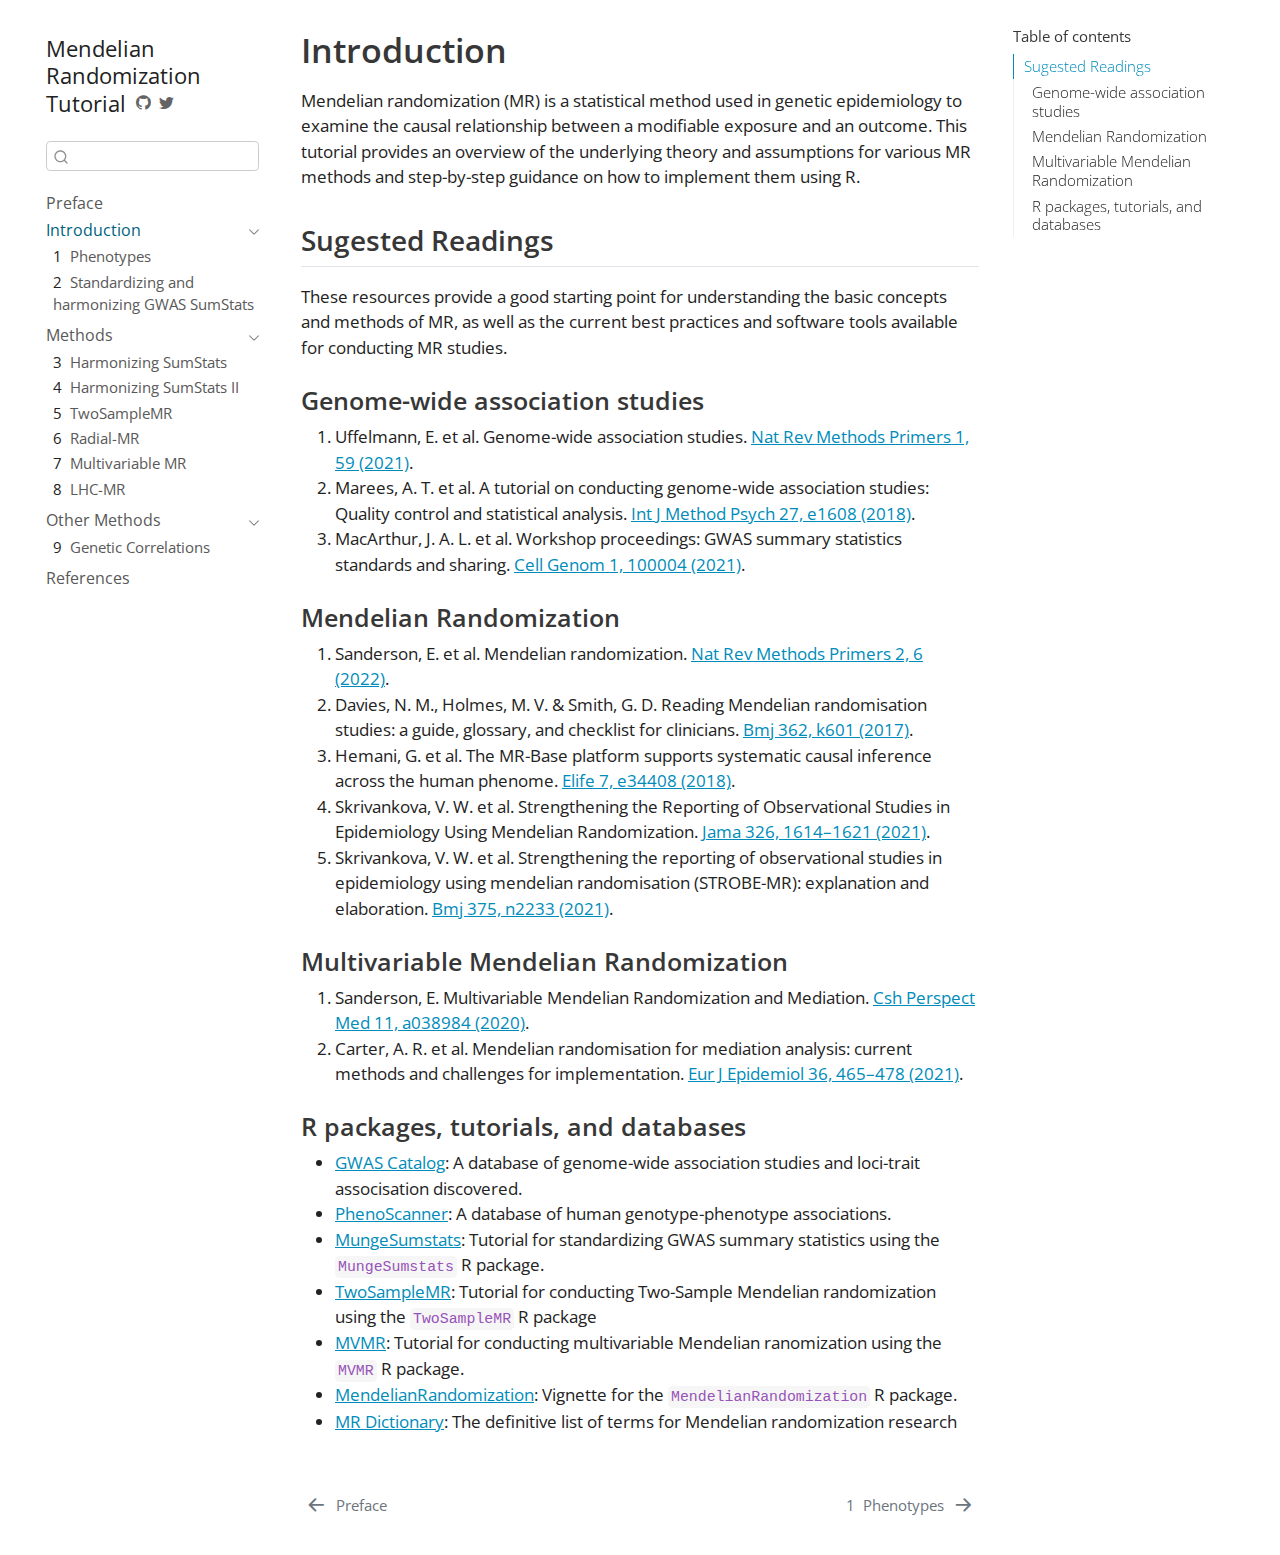
==== commit 3c058dce: "genetic correlations" ====
--- a/docs/scripts/intro.html
+++ b/docs/scripts/intro.html
@@ -175,6 +175,23 @@
   <div class="sidebar-item-container"> 
   <a href="../scripts/lhc_mr.html" class="sidebar-item-text sidebar-link">
  <span class="menu-text"><span class="chapter-number">8</span>&nbsp; <span class="chapter-title">LHC-MR</span></span></a>
+  </div>
+</li>
+      </ul>
+  </li>
+        <li class="sidebar-item sidebar-item-section">
+      <div class="sidebar-item-container"> 
+            <a href="../scripts/other_methods.html" class="sidebar-item-text sidebar-link">
+ <span class="menu-text">Other Methods</span></a>
+          <a class="sidebar-item-toggle text-start" data-bs-toggle="collapse" data-bs-target="#quarto-sidebar-section-3" aria-expanded="true" aria-label="Toggle section">
+            <i class="bi bi-chevron-right ms-2"></i>
+          </a> 
+      </div>
+      <ul id="quarto-sidebar-section-3" class="collapse list-unstyled sidebar-section depth1 show">  
+          <li class="sidebar-item">
+  <div class="sidebar-item-container"> 
+  <a href="../scripts/genetic_correlations.html" class="sidebar-item-text sidebar-link">
+ <span class="menu-text"><span class="chapter-number">9</span>&nbsp; <span class="chapter-title">Genetic Correlations</span></span></a>
   </div>
 </li>
       </ul>
